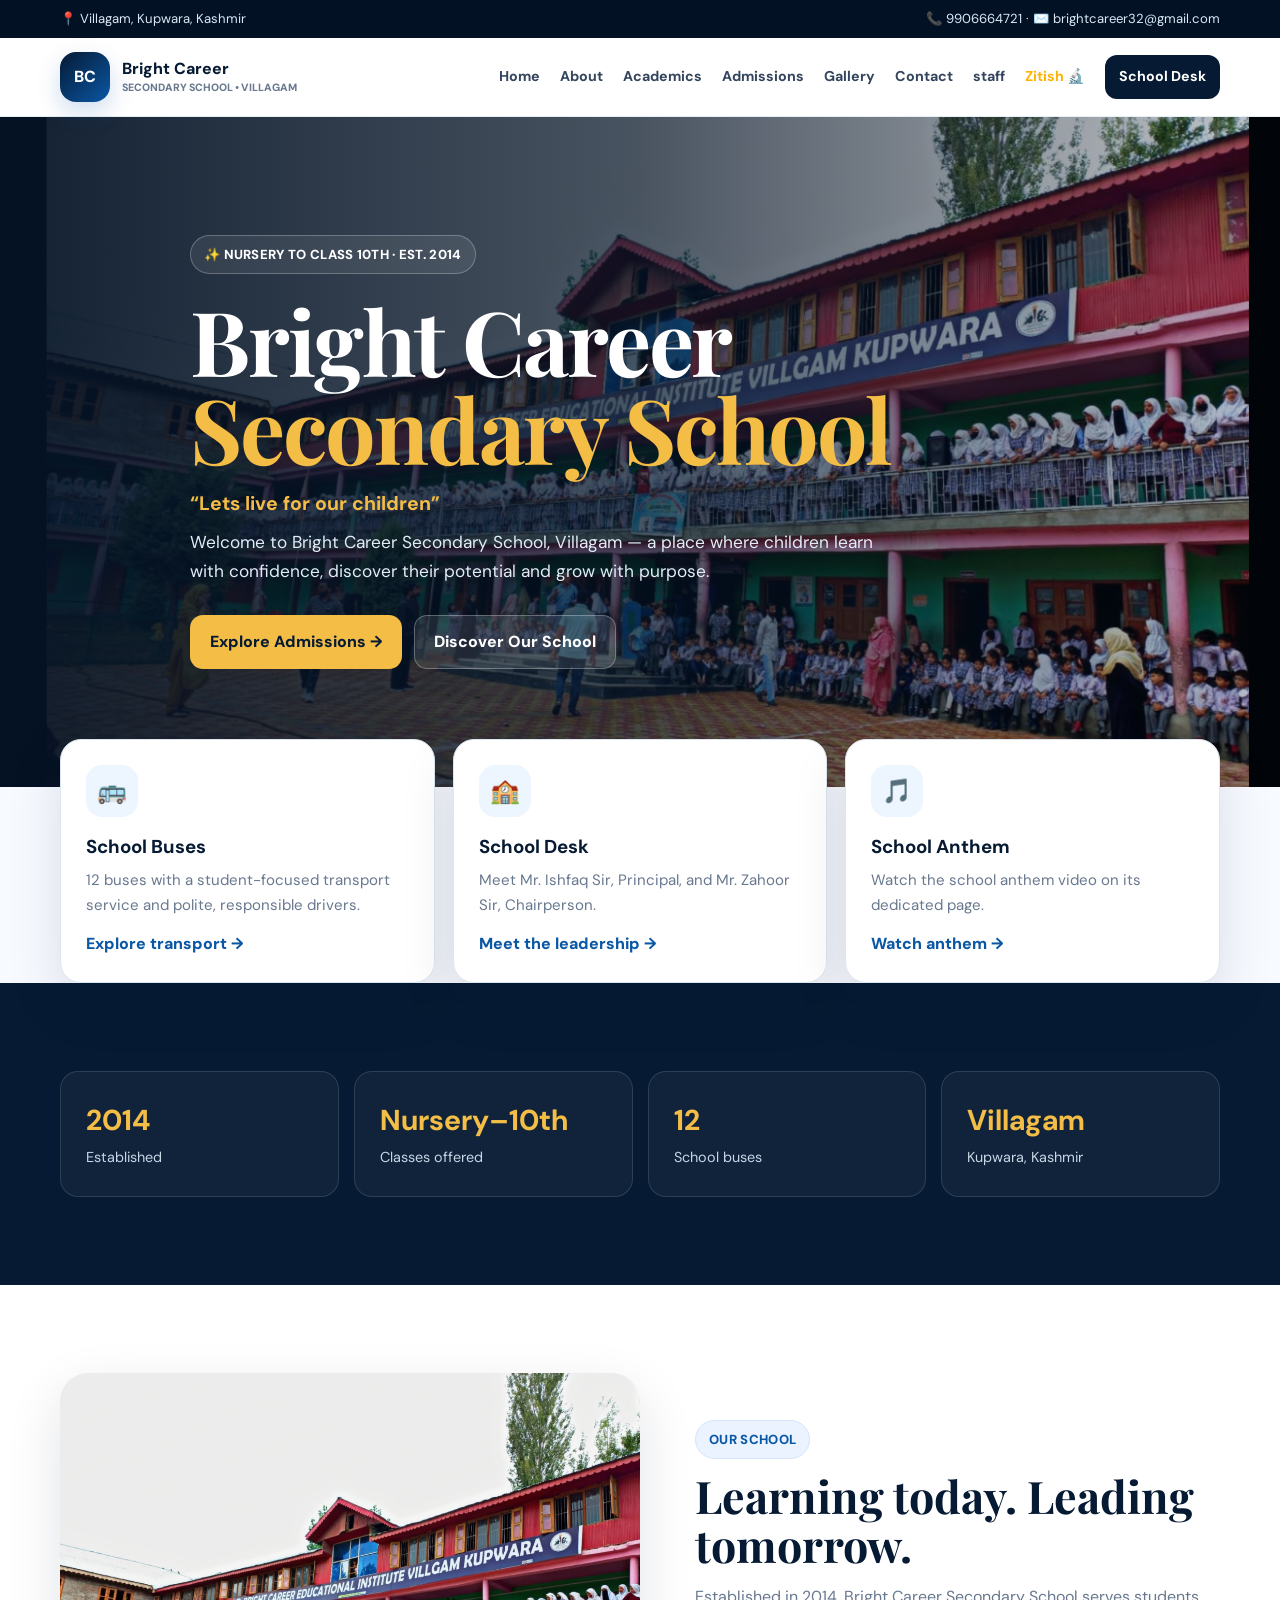
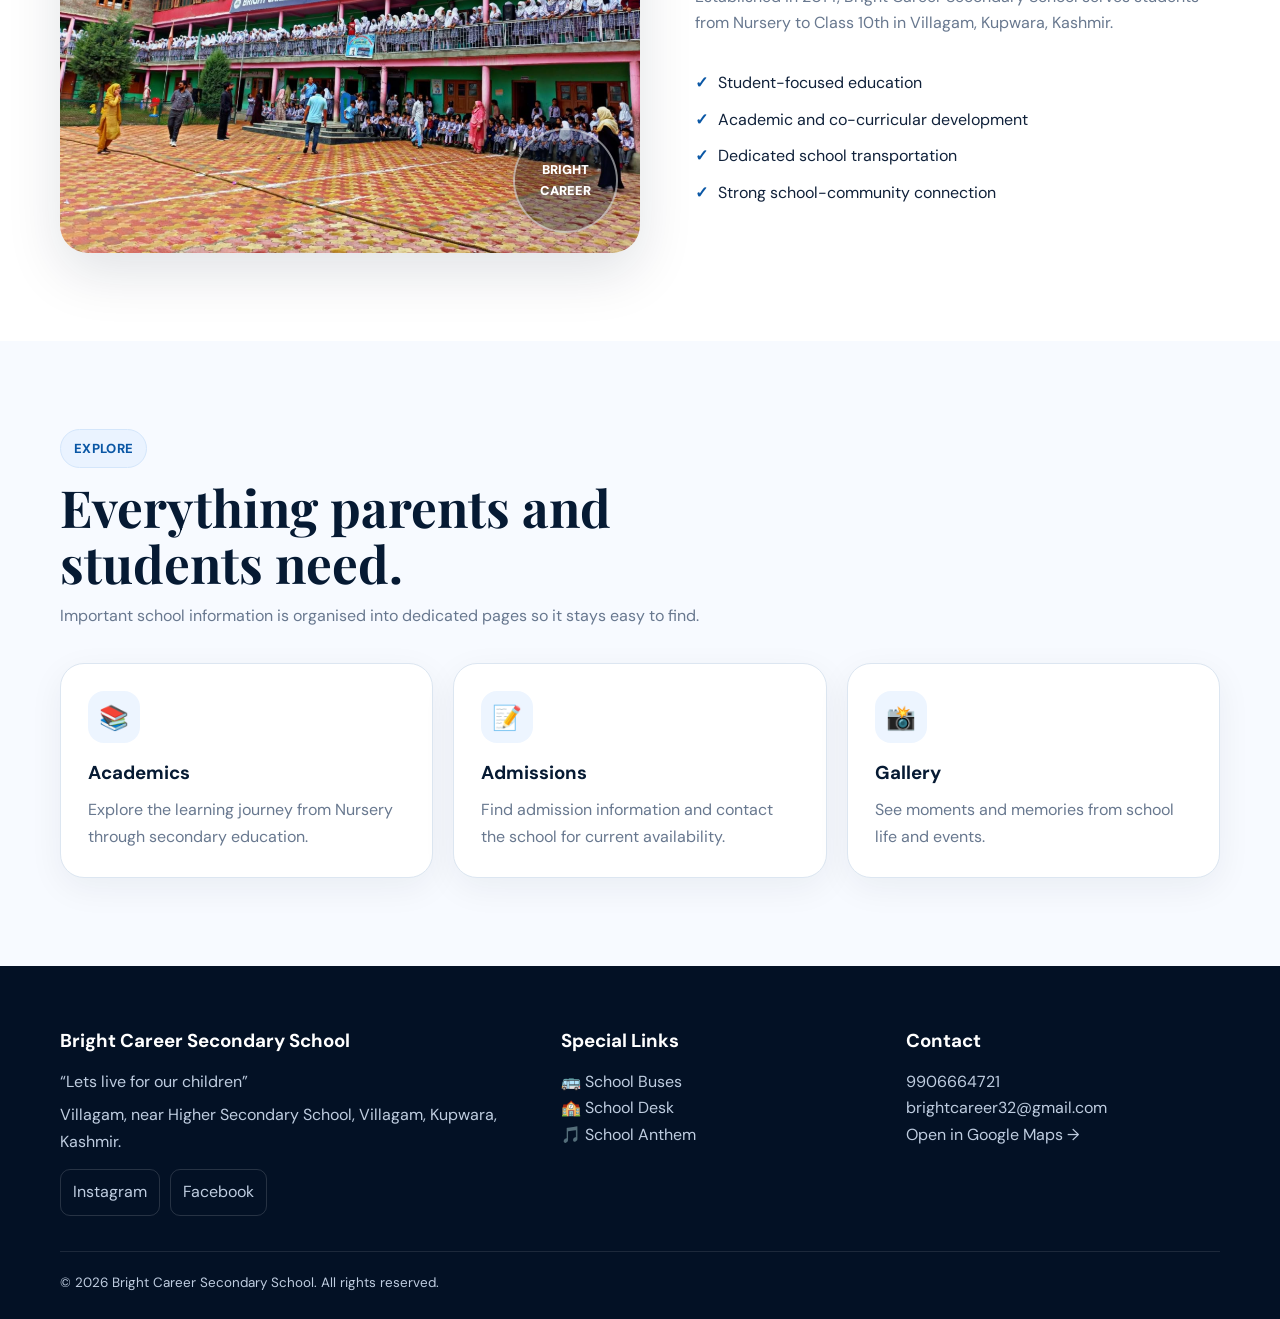
==== index.html @ a788f325 "Update index.html" ====
<!doctype html><html lang="en"><head><meta charset="utf-8"><meta name="viewport" content="width=device-width,initial-scale=1"><title>Home | Bright Career Secondary School</title><meta name="description" content="Bright Career Secondary School, Villagam, Kupwara, Kashmir — Nursery to Class 10th. Lets live for our children."><link rel="stylesheet" href="style.css"></head><body>
<div class="topbar"><div class="container"><span>📍 Villagam, Kupwara, Kashmir</span><span>📞 9906664721 · ✉️ brightcareer32@gmail.com</span></div></div>
<nav class="navbar"><div class="container nav-inner">
<a class="brand" href="index.html"><div class="logo">BC</div><div class="brand-title">Bright Career<small>SECONDARY SCHOOL • VILLAGAM</small></div></a>
<button class="menu" aria-label="Open navigation">☰</button>
<div class="nav-links"><a href="index.html">Home</a><a href="about.html">About</a><a href="academics.html">Academics</a><a href="admissions.html">Admissions</a><a href="gallery.html">Gallery</a><a href="contact.html">Contact</a><a href="staff.html">staff</a><a href="zitish.html" style="color: #ffb300; font-weight: bold;">Zitish 🔬</a><a class="nav-cta" href="school-desk.html">School Desk</a></div>
</div></nav>
<header class="hero"><div class="container hero-content fade"><div class="eyebrow">✨ NURSERY TO CLASS 10TH · EST. 2014</div><h1>Bright Career <span>Secondary School</span></h1><div class="slogan">“Lets live for our children”</div><p>Welcome to Bright Career Secondary School, Villagam — a place where children learn with confidence, discover their potential and grow with purpose.</p><div class="buttons"><a class="btn primary" href="admissions.html">Explore Admissions →</a><a class="btn secondary" href="about.html">Discover Our School</a></div></div></header>
<section class="quick"><div class="container quick-grid"><a class="quick-card" href="buses.html"><div class="icon">🚌</div><h3>School Buses</h3><p>12 buses with a student-focused transport service and polite, responsible drivers.</p><span class="arrow">Explore transport →</span></a><a class="quick-card" href="school-desk.html"><div class="icon">🏫</div><h3>School Desk</h3><p>Meet Mr. Ishfaq Sir, Principal, and Mr. Zahoor Sir, Chairperson.</p><span class="arrow">Meet the leadership →</span></a><a class="quick-card" href="anthem.html"><div class="icon">🎵</div><h3>School Anthem</h3><p>Watch the school anthem video on its dedicated page.</p><span class="arrow">Watch anthem →</span></a></div></section>
<section class="stats"><div class="container section"><div class="stats-grid"><div class="stat"><strong>2014</strong><span>Established</span></div><div class="stat"><strong>Nursery–10th</strong><span>Classes offered</span></div><div class="stat"><strong>12</strong><span>School buses</span></div><div class="stat"><strong>Villagam</strong><span>Kupwara, Kashmir</span></div></div></div></section>
<section class="section alt"><div class="container split"><div class="photo"><img src="assets/school-campus.png" alt="Bright Career Secondary School campus"><div class="watermark">BRIGHT<br>CAREER</div></div><div class="text"><div class="heading"><span class="eyebrow">OUR SCHOOL</span><h2>Learning today. Leading tomorrow.</h2><p>Established in 2014, Bright Career Secondary School serves students from Nursery to Class 10th in Villagam, Kupwara, Kashmir.</p></div><ul class="checks"><li>Student-focused education</li><li>Academic and co-curricular development</li><li>Dedicated school transportation</li><li>Strong school-community connection</li></ul><div class="quote"></div></div></div></section>
<section class="section"><div class="container"><div class="heading"><span class="eyebrow">EXPLORE</span><h2>Everything parents and students need.</h2><p>Important school information is organised into dedicated pages so it stays easy to find.</p></div><div class="grid3"><a class="card" href="academics.html"><div class="icon">📚</div><h3>Academics</h3><p>Explore the learning journey from Nursery through secondary education.</p></a><a class="card" href="admissions.html"><div class="icon">📝</div><h3>Admissions</h3><p>Find admission information and contact the school for current availability.</p></a><a class="card" href="gallery.html"><div class="icon">📸</div><h3>Gallery</h3><p>See moments and memories from school life and events.</p></a></div></div></section>
<footer><div class="container"><div class="footer-grid">
<div><h3>Bright Career Secondary School</h3><p>“Lets live for our children”</p><p style="margin-top:7px">Villagam, near Higher Secondary School, Villagam, Kupwara, Kashmir.</p><div class="socials"><a href="#" aria-label="Instagram">Instagram</a><a href="#" aria-label="Facebook">Facebook</a></div></div>
<div><h3>Special Links</h3><p><a href="buses.html">🚌 School Buses</a></p><p><a href="school-desk.html">🏫 School Desk</a></p><p><a href="anthem.html">🎵 School Anthem</a></p></div>
<div><h3>Contact</h3><p><a href="tel:9906664721">9906664721</a></p><p><a href="mailto:brightcareer32@gmail.com">brightcareer32@gmail.com</a></p><p><a target="_blank" href="https://www.google.com/maps/search/?api=1&query=Bright+Career+Secondary+School+Villagam+Kupwara">Open in Google Maps →</a></p></div>
</div><div class="copyright">© <span class="year"></span> Bright Career Secondary School. All rights reserved.</div></div></footer>
<script src="script.js"></script></body></html>
---- style.css ----
@import url('https://fonts.googleapis.com/css2?family=DM+Sans:wght@400;500;600;700;800&family=Playfair+Display:wght@600;700;800&display=swap');
:root{--navy:#061a33;--blue:#0a57a5;--gold:#f4bd45;--ink:#10213a;--muted:#68788f;--line:#dce6f1;--bg:#f7faff;--white:#fff;--shadow:0 20px 55px rgba(6,26,51,.12)}
*{box-sizing:border-box;margin:0;padding:0}html{scroll-behavior:smooth}body{font-family:"DM Sans",Arial,sans-serif;color:var(--ink);background:var(--bg);line-height:1.65}a{text-decoration:none;color:inherit}img{max-width:100%;display:block}
.container{width:min(1160px,92%);margin:auto}
.topbar{background:#031125;color:#dbe8f7;font-size:.82rem}.topbar .container{min-height:38px;display:flex;justify-content:space-between;align-items:center;gap:15px}
.navbar{position:sticky;top:0;z-index:1000;background:rgba(255,255,255,.95);backdrop-filter:blur(15px);border-bottom:1px solid rgba(10,87,165,.1)}
.nav-inner{min-height:78px;display:flex;align-items:center;justify-content:space-between;gap:20px}.brand{display:flex;align-items:center;gap:12px}.logo{width:50px;height:50px;border-radius:16px;background:linear-gradient(135deg,var(--navy),var(--blue));display:grid;place-items:center;color:#fff;font-weight:800;box-shadow:0 10px 25px rgba(10,87,165,.2)}.brand-title{font-weight:800;color:var(--navy);line-height:1.05}.brand-title small{display:block;color:var(--muted);font-size:.66rem;margin-top:5px}
.nav-links{display:flex;align-items:center;gap:20px;font-size:.89rem;font-weight:700;color:#33445c}.nav-links a:hover{color:var(--blue)}.nav-links .nav-cta{background:var(--navy);color:#fff;padding:10px 14px;border-radius:12px}.menu{display:none;border:0;background:none;font-size:1.6rem;color:var(--navy)}
.hero{min-height:670px;display:flex;align-items:center;position:relative;background:linear-gradient(90deg,rgba(4,19,38,.94),rgba(4,19,38,.7),rgba(4,19,38,.2)),url("assets/school-campus.png") center/cover}
.hero-content{color:#fff;padding:100px 0;max-width:900px}.eyebrow{display:inline-flex;padding:8px 13px;border:1px solid rgba(255,255,255,.25);background:rgba(255,255,255,.08);border-radius:999px;font-size:.82rem;font-weight:800;letter-spacing:.3px}.hero h1{font-family:"Playfair Display",serif;font-size:clamp(3rem,7vw,6.2rem);line-height:.98;margin:22px 0 16px;letter-spacing:-2px}.hero h1 span{color:var(--gold)}.slogan{font-size:1.22rem;font-weight:700;color:var(--gold);margin-bottom:8px}.hero p{font-size:1.08rem;color:#e2ecf7;max-width:700px}
.buttons{display:flex;gap:12px;flex-wrap:wrap;margin-top:30px}.btn{display:inline-flex;align-items:center;justify-content:center;padding:13px 19px;border-radius:13px;font-weight:800;transition:.2s;border:1px solid transparent}.btn:hover{transform:translateY(-2px)}.primary{background:var(--gold);color:var(--navy)}.secondary{background:rgba(255,255,255,.1);border-color:rgba(255,255,255,.28);color:#fff}
.section{padding:88px 0}.alt{background:#fff}.heading{max-width:730px;margin-bottom:34px}.heading .eyebrow{color:var(--blue);background:#eaf3ff;border-color:#d4e6fb}.heading h2{font-family:"Playfair Display",serif;color:var(--navy);font-size:clamp(2.1rem,4vw,3.4rem);line-height:1.08;margin:12px 0}.heading p{color:var(--muted)}
.quick{margin-top:-48px;position:relative;z-index:5}.quick-grid{display:grid;grid-template-columns:repeat(3,1fr);gap:18px}.quick-card{background:#fff;border:1px solid var(--line);border-radius:21px;padding:25px;box-shadow:var(--shadow);transition:.2s}.quick-card:hover{transform:translateY(-6px)}.icon{width:52px;height:52px;border-radius:16px;background:#edf5ff;display:grid;place-items:center;font-size:1.5rem;margin-bottom:15px}.quick-card h3{color:var(--navy);margin-bottom:5px}.quick-card p{color:var(--muted);font-size:.94rem}.arrow{display:inline-block;margin-top:13px;color:var(--blue);font-weight:800}
.stats{background:var(--navy);color:#fff}.stats-grid{display:grid;grid-template-columns:repeat(4,1fr);gap:15px}.stat{padding:25px;border:1px solid rgba(255,255,255,.12);border-radius:18px;background:rgba(255,255,255,.045)}.stat strong{display:block;color:var(--gold);font-size:1.8rem}.stat span{color:#c8d6e6;font-size:.9rem}
.split{display:grid;grid-template-columns:1.05fr .95fr;gap:55px;align-items:center}.photo{border-radius:28px;overflow:hidden;box-shadow:var(--shadow);position:relative}.photo img{width:100%;height:480px;object-fit:cover}.watermark{position:absolute;right:22px;bottom:20px;width:105px;height:105px;border-radius:50%;border:2px solid rgba(255,255,255,.5);display:grid;place-items:center;color:#fff;background:rgba(4,19,38,.3);font-weight:900;font-size:.8rem;text-align:center}.text h2{font-family:"Playfair Display",serif;font-size:2.8rem;line-height:1.1;color:var(--navy)}.text p{color:var(--muted);margin-top:14px}.checks{list-style:none;margin-top:20px;display:grid;gap:10px}.checks li:before{content:"✓";color:var(--blue);font-weight:900;margin-right:10px}
.pagehero{min-height:390px;padding:120px 0 80px;display:flex;align-items:end;color:#fff;background:linear-gradient(90deg,rgba(4,19,38,.93),rgba(4,19,38,.65),rgba(4,19,38,.25)),url("assets/school-campus.png") center/cover}.pagehero h1{font-family:"Playfair Display",serif;font-size:clamp(2.8rem,6vw,5rem);line-height:1.05}.pagehero p{margin-top:12px;color:#dce9f7;max-width:720px}
.grid3{display:grid;grid-template-columns:repeat(3,1fr);gap:20px}.grid2{display:grid;grid-template-columns:repeat(2,1fr);gap:20px}.card{background:#fff;border:1px solid var(--line);border-radius:24px;padding:27px;box-shadow:0 10px 35px rgba(6,26,51,.06)}.card h3{color:var(--navy);margin-bottom:8px}.card p{color:var(--muted)}
.profile{text-align:center}.profile .avatar{width:112px;height:112px;margin:0 auto 18px;border-radius:50%;background:linear-gradient(135deg,var(--navy),var(--blue));color:#fff;display:grid;place-items:center;font-size:2rem;font-weight:800}.profile h3{font-size:1.3rem}.role{color:var(--blue);font-weight:800}
.video-box{background:#020a15;border-radius:28px;padding:10px;box-shadow:var(--shadow)}.video-box video{display:block;width:100%;max-height:700px;border-radius:20px}.notice{background:#fff8e7;border-left:4px solid var(--gold);padding:18px 20px;border-radius:12px;color:#5e4a1f}
.gallery{display:grid;grid-template-columns:repeat(3,1fr);gap:16px}.gallery img{width:100%;height:250px;object-fit:cover;border-radius:18px}.contact-list{display:grid;gap:14px}.contact-item{padding:19px;border:1px solid var(--line);border-radius:17px;background:#fff}.contact-item strong{display:block;color:var(--navy)}.contact-item span{color:var(--muted)}.map{width:100%;min-height:330px;border:0;border-radius:22px;box-shadow:var(--shadow)}
footer{background:#031125;color:#bfcde0;padding:60px 0 25px}.footer-grid{display:grid;grid-template-columns:1.5fr 1fr 1fr;gap:30px}footer h3{color:#fff;margin-bottom:12px}footer p,footer a{color:#bfcde0}footer a:hover{color:var(--gold)}.socials{display:flex;gap:10px;margin-top:14px}.socials a{border:1px solid rgba(255,255,255,.14);padding:9px 12px;border-radius:10px}.copyright{border-top:1px solid rgba(255,255,255,.1);margin-top:35px;padding-top:20px;font-size:.84rem}
.fade{animation:fade .7s ease both}@keyframes fade{from{opacity:0;transform:translateY(14px)}to{opacity:1;transform:none}}
@media(max-width:900px){.nav-links{display:none;position:absolute;top:78px;left:0;right:0;background:#fff;padding:20px;flex-direction:column;align-items:flex-start;border-bottom:1px solid var(--line)}.nav-links.open{display:flex}.menu{display:block}.quick-grid,.stats-grid,.grid3,.grid2,.split,.footer-grid,.gallery{grid-template-columns:1fr}.hero{min-height:650px}.hero-content{padding:80px 0}.photo img{height:340px}.section{padding:65px 0}.topbar .container{justify-content:center;flex-wrap:wrap;padding:7px 0}}
/* Bus Routes */
.routes-section {
    margin-top: 30px;
}

.routes-section h2 {
    margin-bottom: 20px;
}

.route-card {
    background: white;
    padding: 20px;
    margin-bottom: 15px;
    border-radius: 12px;
    border-left: 5px solid #f5b82e;
    box-shadow: 0 4px 12px rgba(0, 0, 0, 0.08);
}

.route-card h3 {
    margin: 0 0 8px;
}

.route-card p {
    margin: 0;
}
/* =========================
   STAFF PAGE
   Add this at the bottom of style.css
   ========================= */

.staff-page {
    padding: 70px 0 80px;
}

.staff-heading {
    max-width: 850px;
    margin: 0 auto 45px;
    text-align: center;
}

.staff-heading h1 {
    margin: 12px 0 16px;
    font-size: clamp(2.2rem, 5vw, 4rem);
    line-height: 1.08;
}

.staff-heading p {
    color: #5d7a9c;
    font-size: 1.1rem;
    line-height: 1.7;
}

.staff-grid {
    display: grid;
    grid-template-columns: repeat(3, minmax(0, 1fr));
    gap: 28px;
}

.staff-card {
    background: #ffffff;
    border: 1px solid #d9e5f2;
    border-radius: 22px;
    padding: 34px 28px 30px;
    text-align: center;
    min-height: 340px;
    box-shadow: 0 10px 30px rgba(14, 56, 96, 0.08);
    transition: transform 0.25s ease, box-shadow 0.25s ease;
}

.staff-card:hover {
    transform: translateY(-6px);
    box-shadow: 0 16px 36px rgba(14, 56, 96, 0.14);
}

.staff-initial {
    width: 140px;
    height: 140px;
    margin: 0 auto 25px;
    border-radius: 50%;
    display: flex;
    align-items: center;
    justify-content: center;
    background: linear-gradient(145deg, #0a315c, #07599e);
    color: #ffffff;
    font-size: 42px;
    font-weight: 700;
}

.staff-card h2 {
    margin: 0 0 8px;
    color: #06274b;
    font-size: 1.45rem;
}

.staff-card h3 {
    margin: 0 0 17px;
    color: #0867bb;
    font-size: 1.05rem;
}

.staff-card p {
    margin: 0;
    color: #6683a3;
    line-height: 1.65;
    font-size: 0.98rem;
}

.staff-coming {
    margin: 45px auto 0;
    padding: 28px;
    max-width: 850px;
    text-align: center;
    background: #fff8e8;
    border-left: 5px solid #f4b62d;
    border-radius: 16px;
}

.staff-coming h2 {
    margin: 0 0 8px;
    color: #06274b;
}

.staff-coming p {
    margin: 0;
    color: #6683a3;
    line-height: 1.6;
}

@media (max-width: 900px) {
    .staff-grid {
        grid-template-columns: repeat(2, minmax(0, 1fr));
    }
}

@media (max-width: 600px) {
    .staff-page {
        padding: 45px 0 60px;
    }

    .staff-grid {
        grid-template-columns: 1fr;
    }

    .staff-card {
        min-height: auto;
    }
}
/* ==========================================================================
   ZITISH SUB-PAGE ADDITIONAL STYLES (Matches index.html template theme)
   ========================================================================== */

/* Page Container Restraints */
.page-container {
    max-width: 1100px;
    margin: 40px auto;
    padding: 0 20px;
}

/* Page Hero Header Elements */
.page-title-section {
    background: linear-gradient(rgba(15, 32, 67, 0.85), rgba(15, 32, 67, 0.95)), url('assets/school-campus.png') no-repeat center center/cover;
    color: #ffffff;
    text-align: center;
    padding: 60px 20px;
    border-bottom: 4px solid #1565c0;
}

.page-title-container .sub-tag {
    font-size: 0.85rem;
    font-weight: bold;
    color: #ffb300;
    letter-spacing: 1px;
}

.page-title-section h2 {
    font-size: 3rem;
    margin: 10px 0;
    letter-spacing: 2px;
}

.page-title-container .motto {
    font-style: italic;
    opacity: 0.8;
    font-size: 0.95rem;
}

/* Intro Text Style Block */
.intro-block {
    text-align: center;
    margin-bottom: 50px;
}

.intro-block h3 {
    font-size: 1.8rem;
    color: #0f2043;
    margin-bottom: 15px;
    position: relative;
    display: inline-block;
}

.intro-block h3::after {
    content: '';
    display: block;
    width: 60px;
    height: 3px;
    background-color: #1565c0;
    margin: 8px auto 0 auto;
}

.intro-block p {
    font-size: 1.1rem;
    color: #444444;
    line-height: 1.7;
    max-width: 800px;
    margin: 0 auto;
}

/* Multi-column Layout matching your index grids */
.features-grid {
    display: grid;
    grid-template-columns: repeat(auto-fit, minmax(280px, 1fr));
    gap: 25px;
    margin-bottom: 60px;
}

.feature-card {
    background: #ffffff;
    border: 1px solid #e0e0e0;
    border-radius: 8px;
    padding: 30px 20px;
    text-align: center;
    transition: transform 0.2s ease, box-shadow 0.2s ease;
}

.feature-card:hover {
    transform: translateY(-3px);
    box-shadow: 0 6px 15px rgba(0, 0, 0, 0.08);
}

.feature-card .card-icon {
    font-size: 2.5rem;
    display: block;
    margin-bottom: 15px;
}

.feature-card h4 {
    font-size: 1.3rem;
    color: #0f2043;
    margin-bottom: 10px;
}

.feature-card p {
    font-size: 0.95rem;
    color: #666666;
    line-height: 1.5;
}

/* Mobile Responsiveness for Smaller Screen Views */
@media (max-width: 768px) {
    .page-title-section h2 {
        font-size: 2.2rem;
    }
    .intro-block h3 {
        font-size: 1.5rem;
    }
}
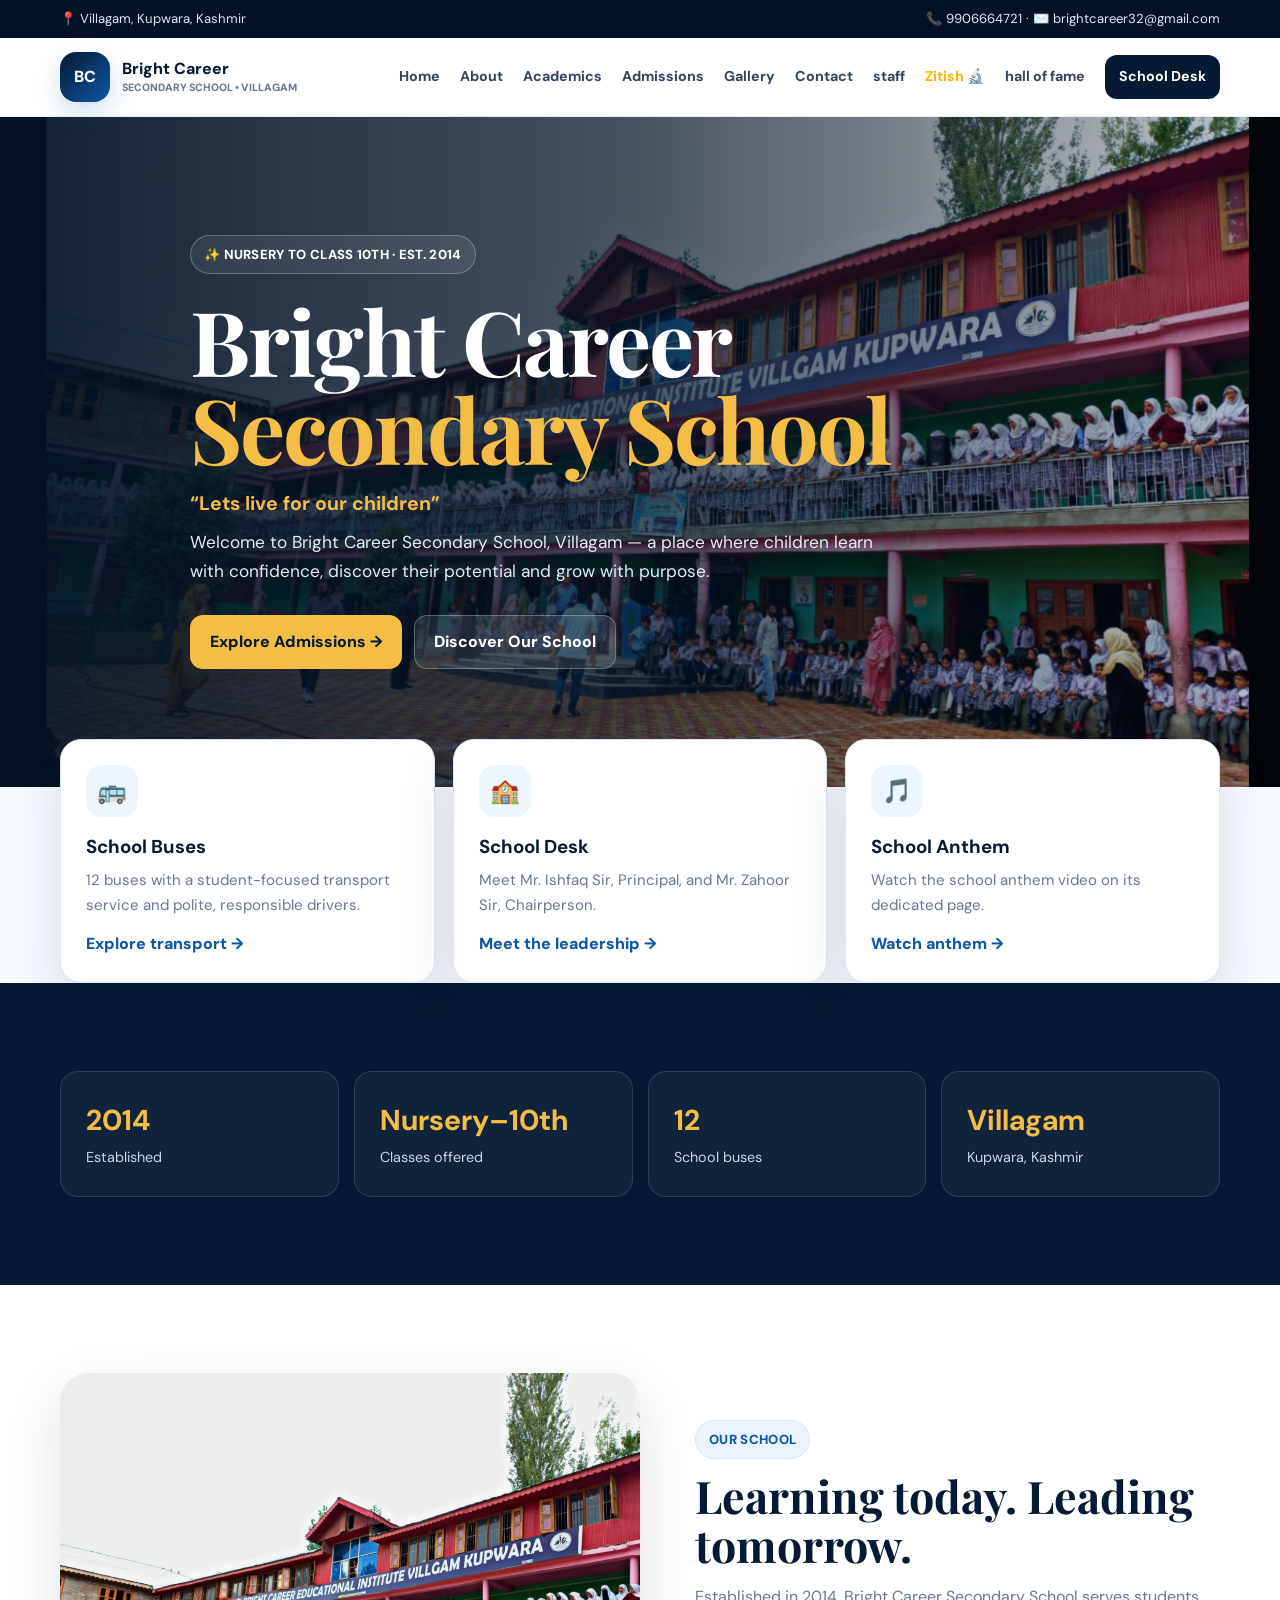
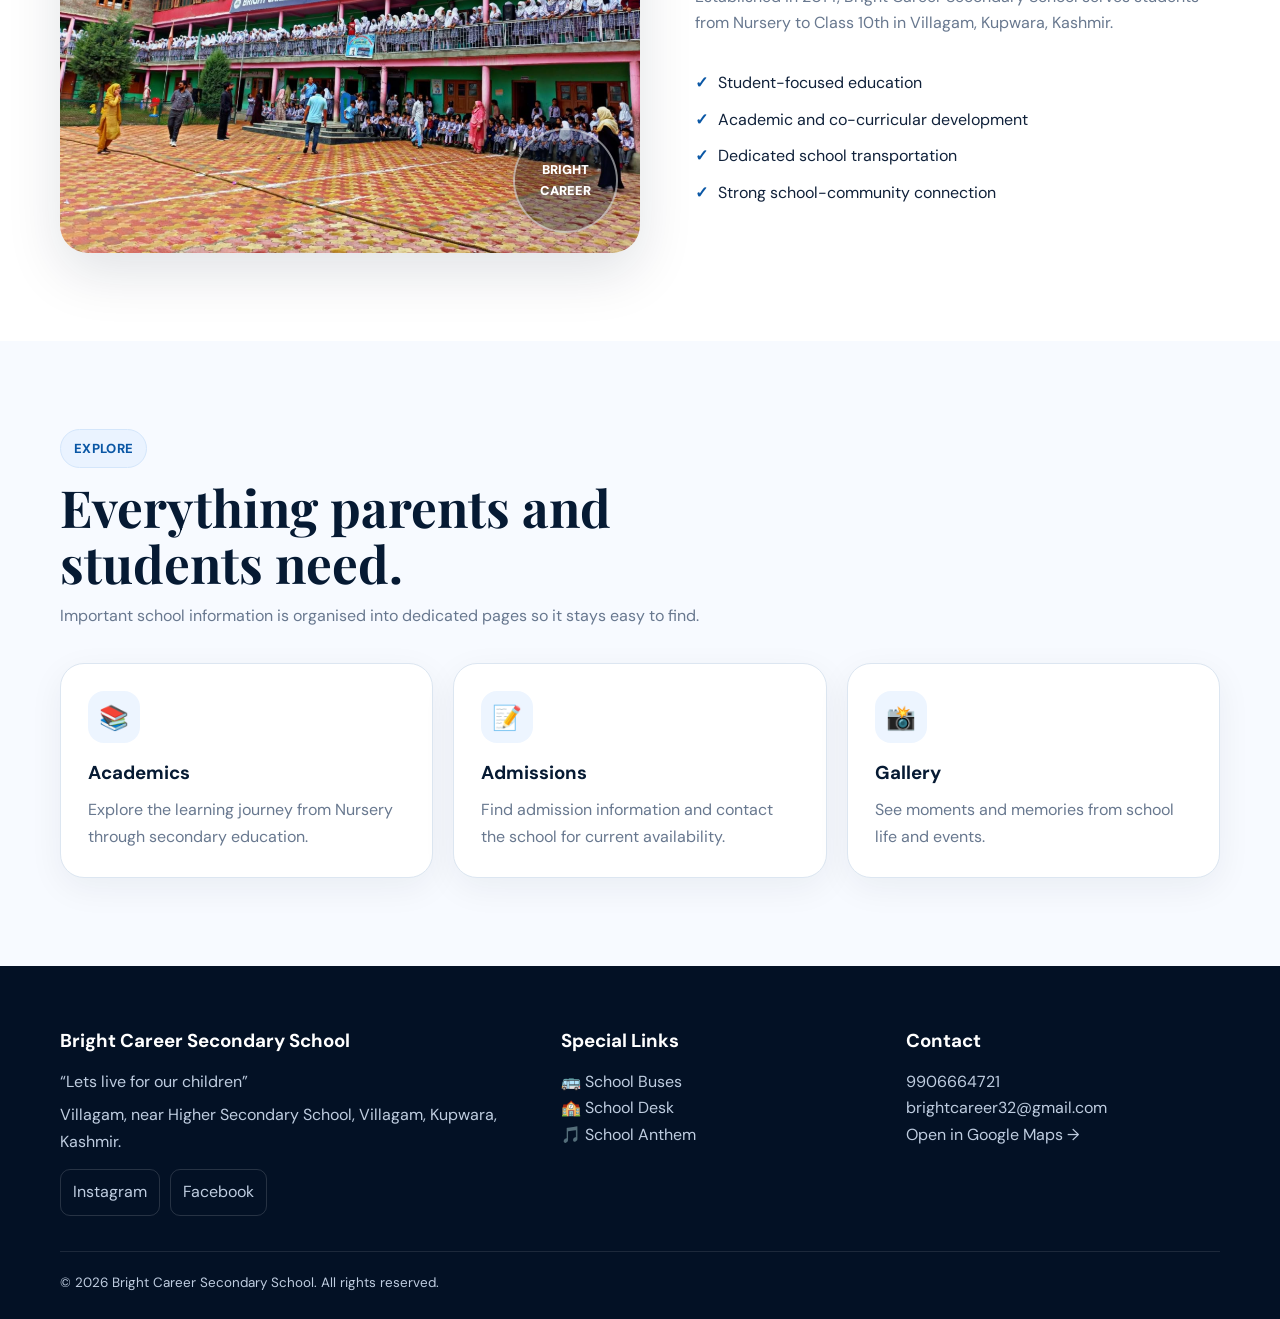
==== commit 69512ac2: "Update index.html" ====
--- a/index.html
+++ b/index.html
@@ -3,7 +3,7 @@
 <nav class="navbar"><div class="container nav-inner">
 <a class="brand" href="index.html"><div class="logo">BC</div><div class="brand-title">Bright Career<small>SECONDARY SCHOOL • VILLAGAM</small></div></a>
 <button class="menu" aria-label="Open navigation">☰</button>
-<div class="nav-links"><a href="index.html">Home</a><a href="about.html">About</a><a href="academics.html">Academics</a><a href="admissions.html">Admissions</a><a href="gallery.html">Gallery</a><a href="contact.html">Contact</a><a href="staff.html">staff</a><a href="zitish.html" style="color: #ffb300; font-weight: bold;">Zitish 🔬</a><a class="nav-cta" href="school-desk.html">School Desk</a></div>
+<div class="nav-links"><a href="index.html">Home</a><a href="about.html">About</a><a href="academics.html">Academics</a><a href="admissions.html">Admissions</a><a href="gallery.html">Gallery</a><a href="contact.html">Contact</a><a href="staff.html">staff</a><a href="zitish.html" style="color: #ffb300; font-weight: bold;">Zitish 🔬</a><a href= "hall of fame.html.html">hall of fame</a><a class="nav-cta" href="school-desk.html">School Desk</a></div>
 </div></nav>
 <header class="hero"><div class="container hero-content fade"><div class="eyebrow">✨ NURSERY TO CLASS 10TH · EST. 2014</div><h1>Bright Career <span>Secondary School</span></h1><div class="slogan">“Lets live for our children”</div><p>Welcome to Bright Career Secondary School, Villagam — a place where children learn with confidence, discover their potential and grow with purpose.</p><div class="buttons"><a class="btn primary" href="admissions.html">Explore Admissions →</a><a class="btn secondary" href="about.html">Discover Our School</a></div></div></header>
 <section class="quick"><div class="container quick-grid"><a class="quick-card" href="buses.html"><div class="icon">🚌</div><h3>School Buses</h3><p>12 buses with a student-focused transport service and polite, responsible drivers.</p><span class="arrow">Explore transport →</span></a><a class="quick-card" href="school-desk.html"><div class="icon">🏫</div><h3>School Desk</h3><p>Meet Mr. Ishfaq Sir, Principal, and Mr. Zahoor Sir, Chairperson.</p><span class="arrow">Meet the leadership →</span></a><a class="quick-card" href="anthem.html"><div class="icon">🎵</div><h3>School Anthem</h3><p>Watch the school anthem video on its dedicated page.</p><span class="arrow">Watch anthem →</span></a></div></section>
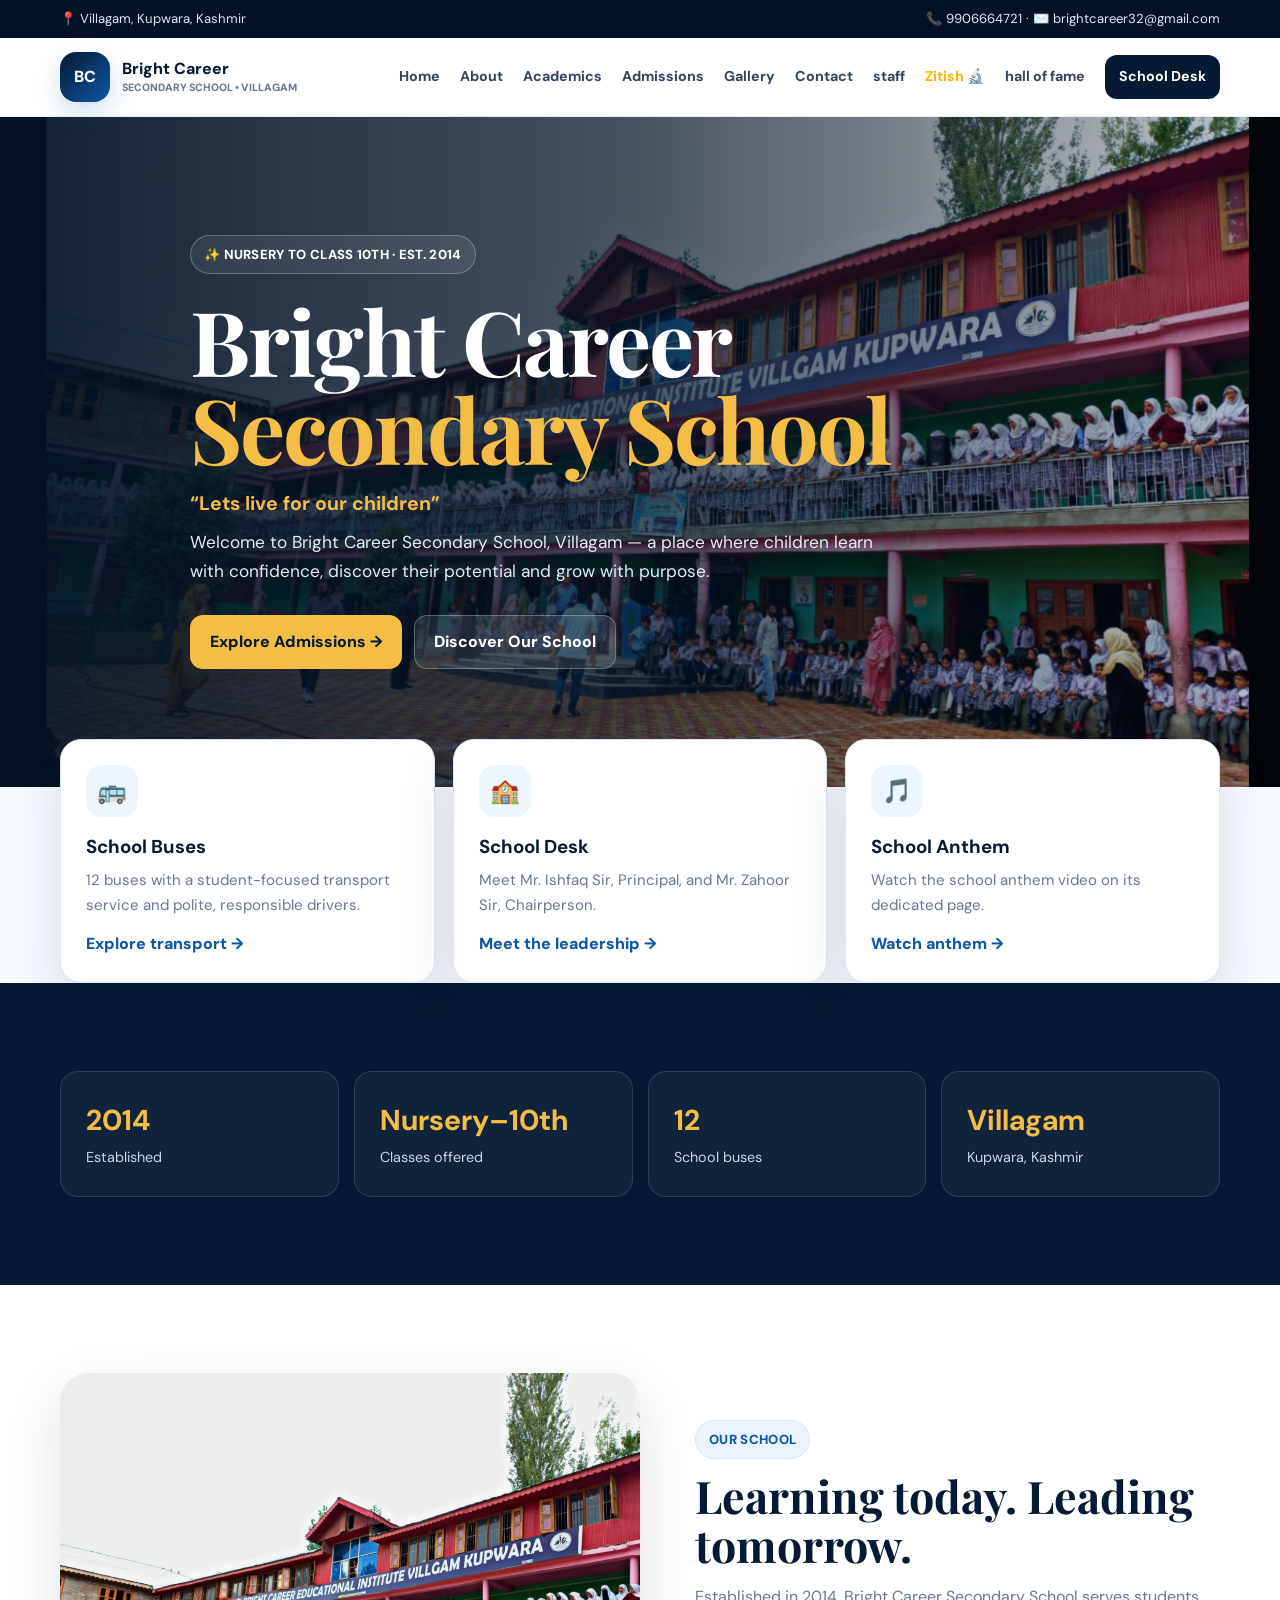
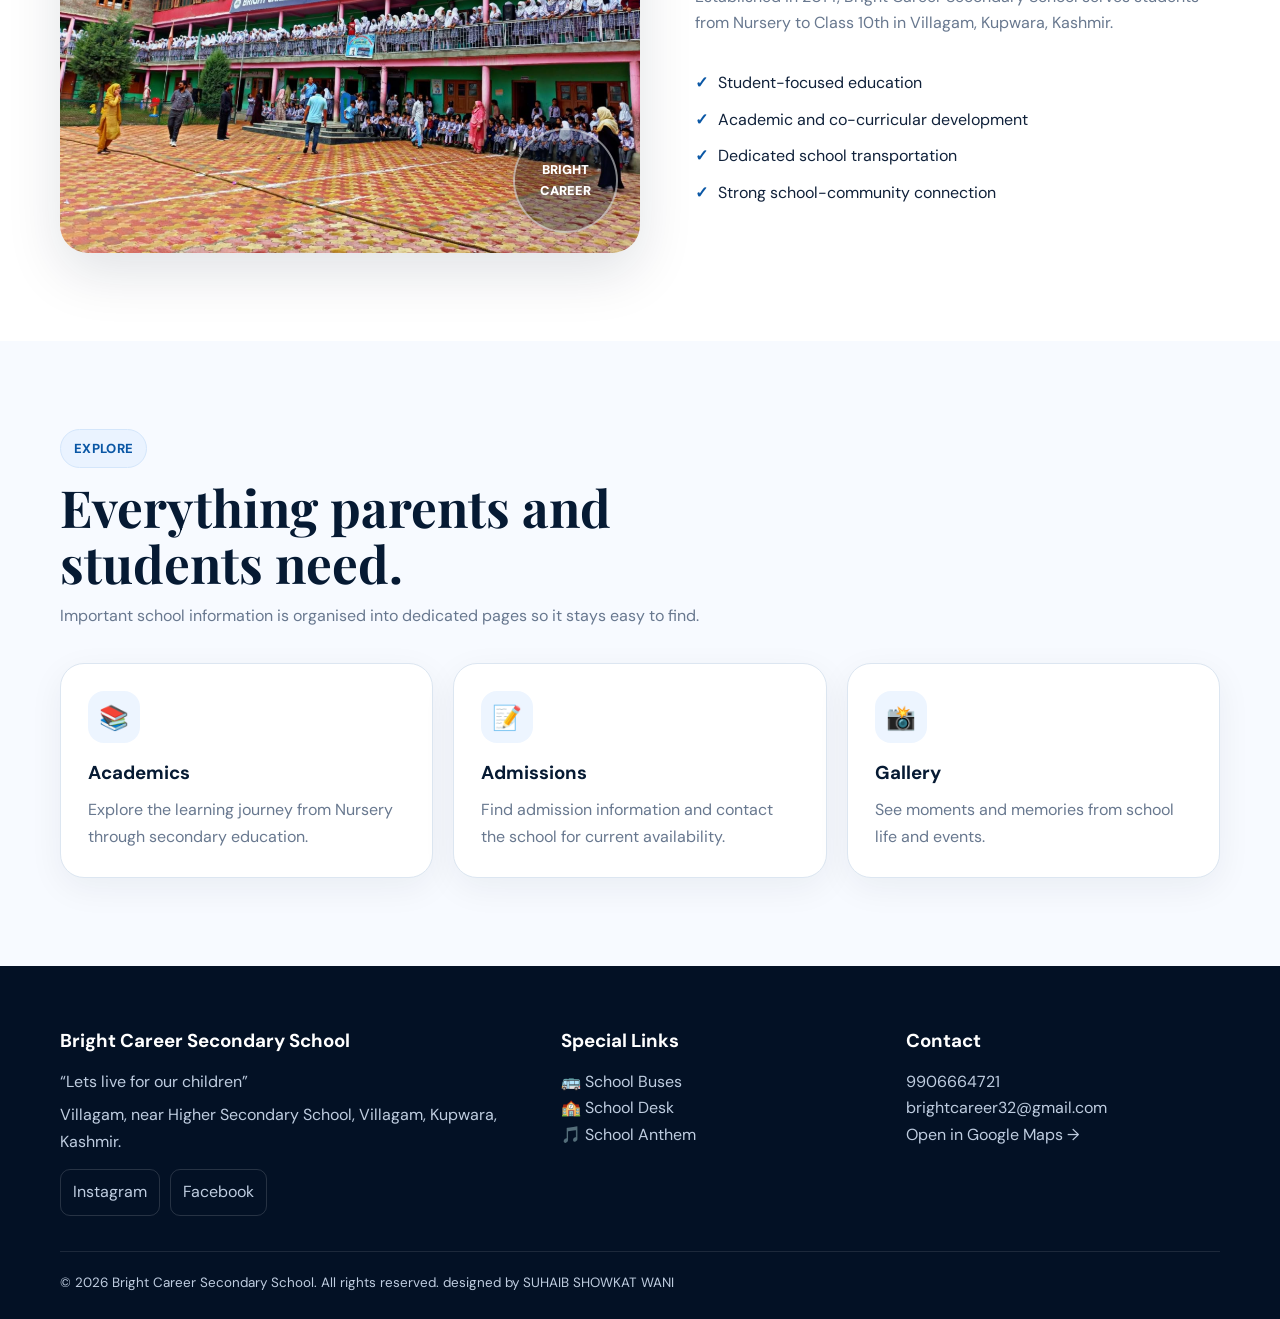
==== commit 2a0e298a: "Update index.html" ====
--- a/index.html
+++ b/index.html
@@ -14,5 +14,5 @@
 <div><h3>Bright Career Secondary School</h3><p>“Lets live for our children”</p><p style="margin-top:7px">Villagam, near Higher Secondary School, Villagam, Kupwara, Kashmir.</p><div class="socials"><a href="#" aria-label="Instagram">Instagram</a><a href="#" aria-label="Facebook">Facebook</a></div></div>
 <div><h3>Special Links</h3><p><a href="buses.html">🚌 School Buses</a></p><p><a href="school-desk.html">🏫 School Desk</a></p><p><a href="anthem.html">🎵 School Anthem</a></p></div>
 <div><h3>Contact</h3><p><a href="tel:9906664721">9906664721</a></p><p><a href="mailto:brightcareer32@gmail.com">brightcareer32@gmail.com</a></p><p><a target="_blank" href="https://www.google.com/maps/search/?api=1&query=Bright+Career+Secondary+School+Villagam+Kupwara">Open in Google Maps →</a></p></div>
-</div><div class="copyright">© <span class="year"></span> Bright Career Secondary School. All rights reserved.</div></div></footer>
+</div><div class="copyright">© <span class="year"></span> Bright Career Secondary School. All rights reserved. designed by SUHAIB SHOWKAT WANI </div></div></footer>
 <script src="script.js"></script></body></html>
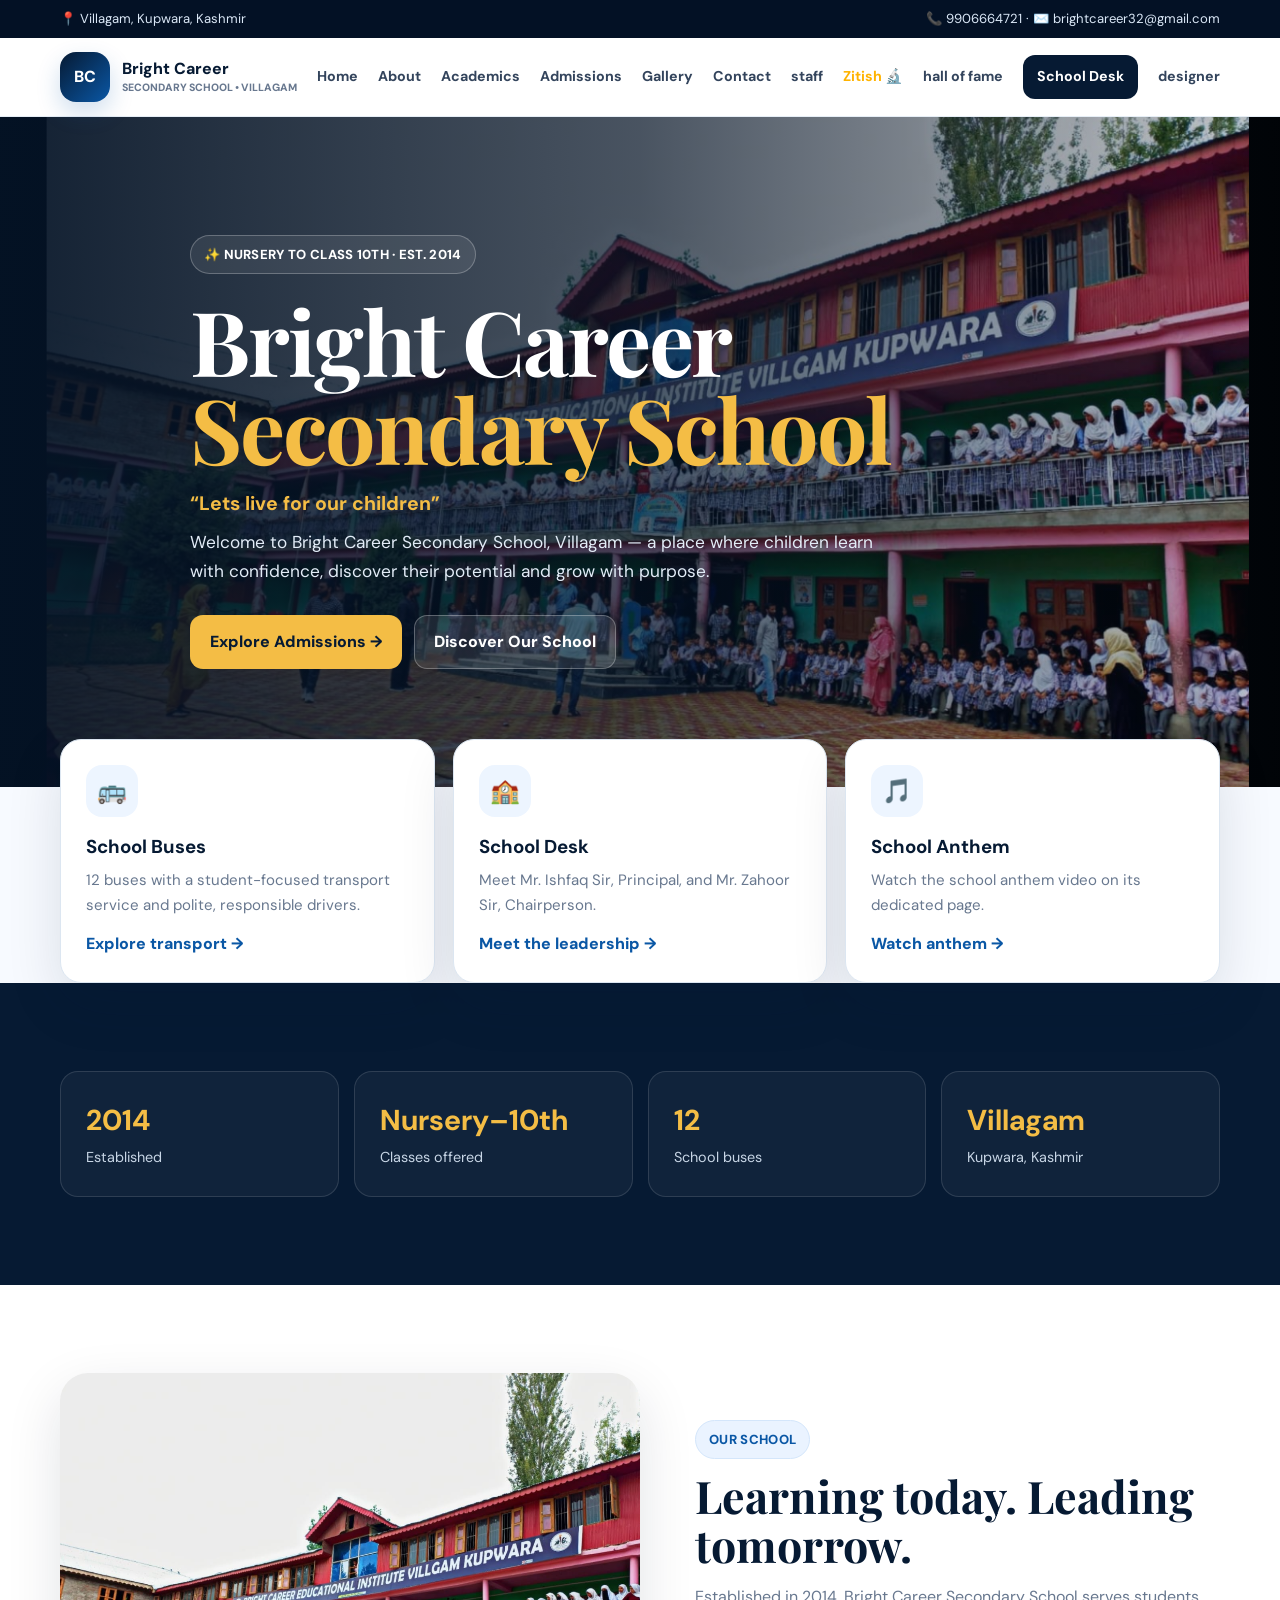
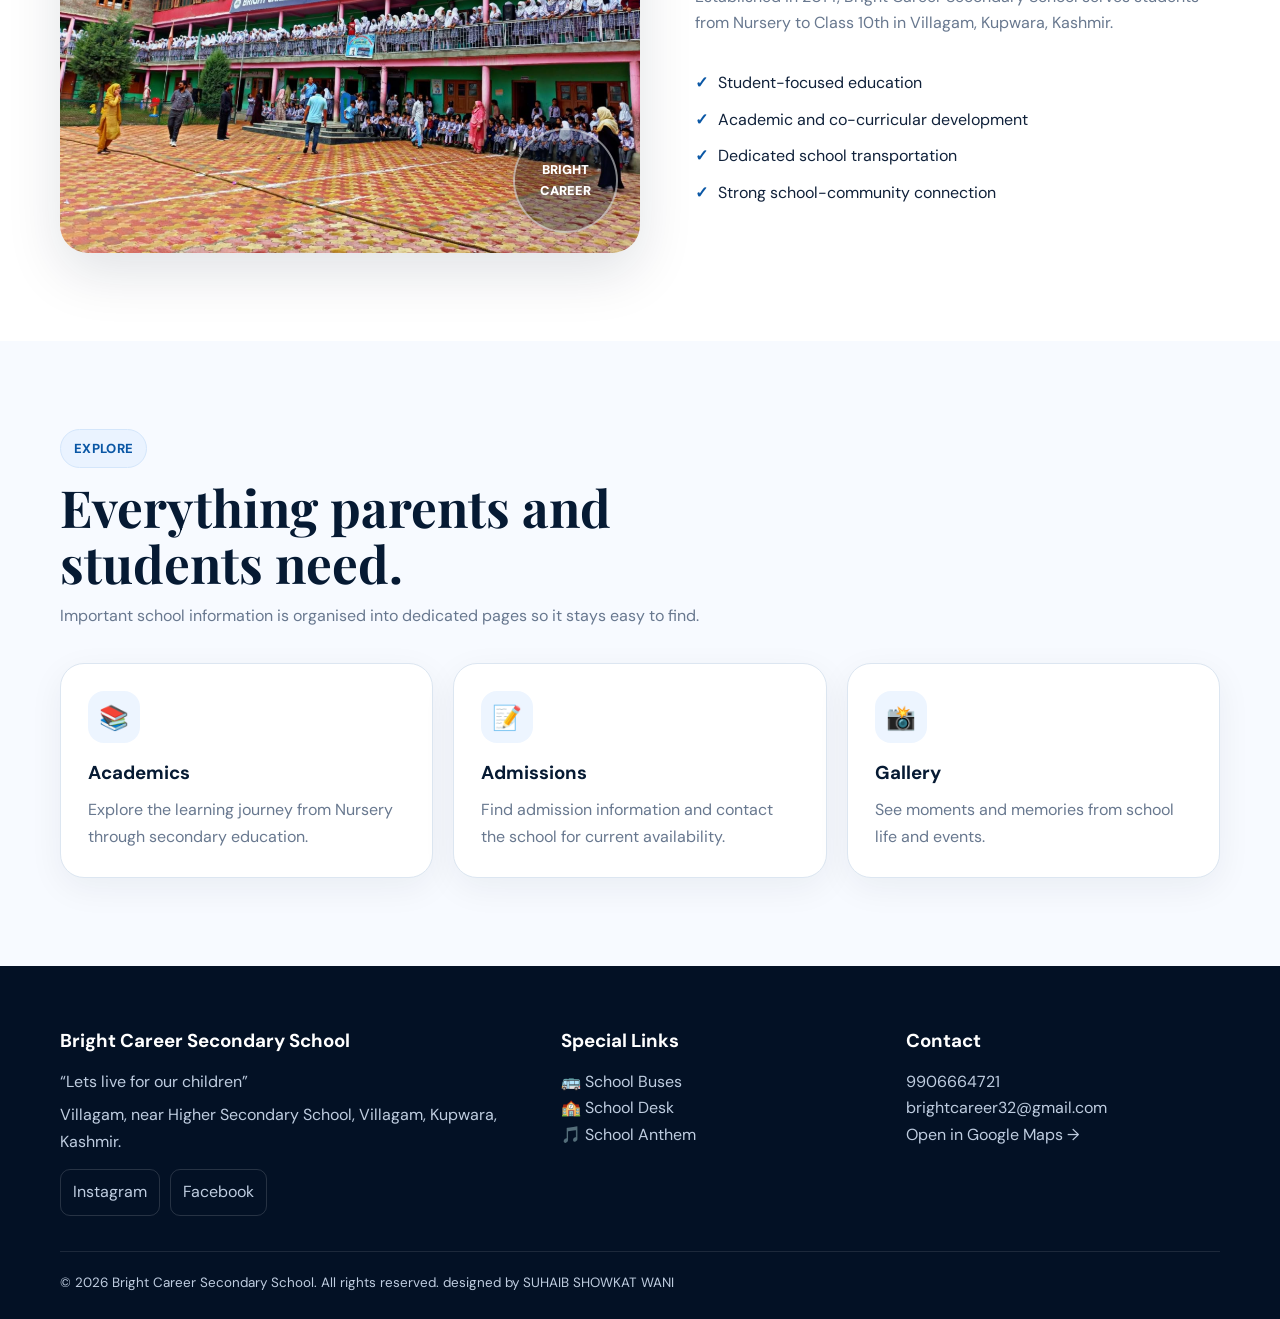
==== commit 01fbefbd: "Update index.html" ====
--- a/index.html
+++ b/index.html
@@ -3,7 +3,7 @@
 <nav class="navbar"><div class="container nav-inner">
 <a class="brand" href="index.html"><div class="logo">BC</div><div class="brand-title">Bright Career<small>SECONDARY SCHOOL • VILLAGAM</small></div></a>
 <button class="menu" aria-label="Open navigation">☰</button>
-<div class="nav-links"><a href="index.html">Home</a><a href="about.html">About</a><a href="academics.html">Academics</a><a href="admissions.html">Admissions</a><a href="gallery.html">Gallery</a><a href="contact.html">Contact</a><a href="staff.html">staff</a><a href="zitish.html" style="color: #ffb300; font-weight: bold;">Zitish 🔬</a><a href= "hall of fame.html.html">hall of fame</a><a class="nav-cta" href="school-desk.html">School Desk</a></div>
+<div class="nav-links"><a href="index.html">Home</a><a href="about.html">About</a><a href="academics.html">Academics</a><a href="admissions.html">Admissions</a><a href="gallery.html">Gallery</a><a href="contact.html">Contact</a><a href="staff.html">staff</a><a href="zitish.html" style="color: #ffb300; font-weight: bold;">Zitish 🔬</a><a href= "hall of fame.html.html">hall of fame</a><a class="nav-cta" href="school-desk.html">School Desk</a><a href= "about-designer.html">designer</a></div>
 </div></nav>
 <header class="hero"><div class="container hero-content fade"><div class="eyebrow">✨ NURSERY TO CLASS 10TH · EST. 2014</div><h1>Bright Career <span>Secondary School</span></h1><div class="slogan">“Lets live for our children”</div><p>Welcome to Bright Career Secondary School, Villagam — a place where children learn with confidence, discover their potential and grow with purpose.</p><div class="buttons"><a class="btn primary" href="admissions.html">Explore Admissions →</a><a class="btn secondary" href="about.html">Discover Our School</a></div></div></header>
 <section class="quick"><div class="container quick-grid"><a class="quick-card" href="buses.html"><div class="icon">🚌</div><h3>School Buses</h3><p>12 buses with a student-focused transport service and polite, responsible drivers.</p><span class="arrow">Explore transport →</span></a><a class="quick-card" href="school-desk.html"><div class="icon">🏫</div><h3>School Desk</h3><p>Meet Mr. Ishfaq Sir, Principal, and Mr. Zahoor Sir, Chairperson.</p><span class="arrow">Meet the leadership →</span></a><a class="quick-card" href="anthem.html"><div class="icon">🎵</div><h3>School Anthem</h3><p>Watch the school anthem video on its dedicated page.</p><span class="arrow">Watch anthem →</span></a></div></section>
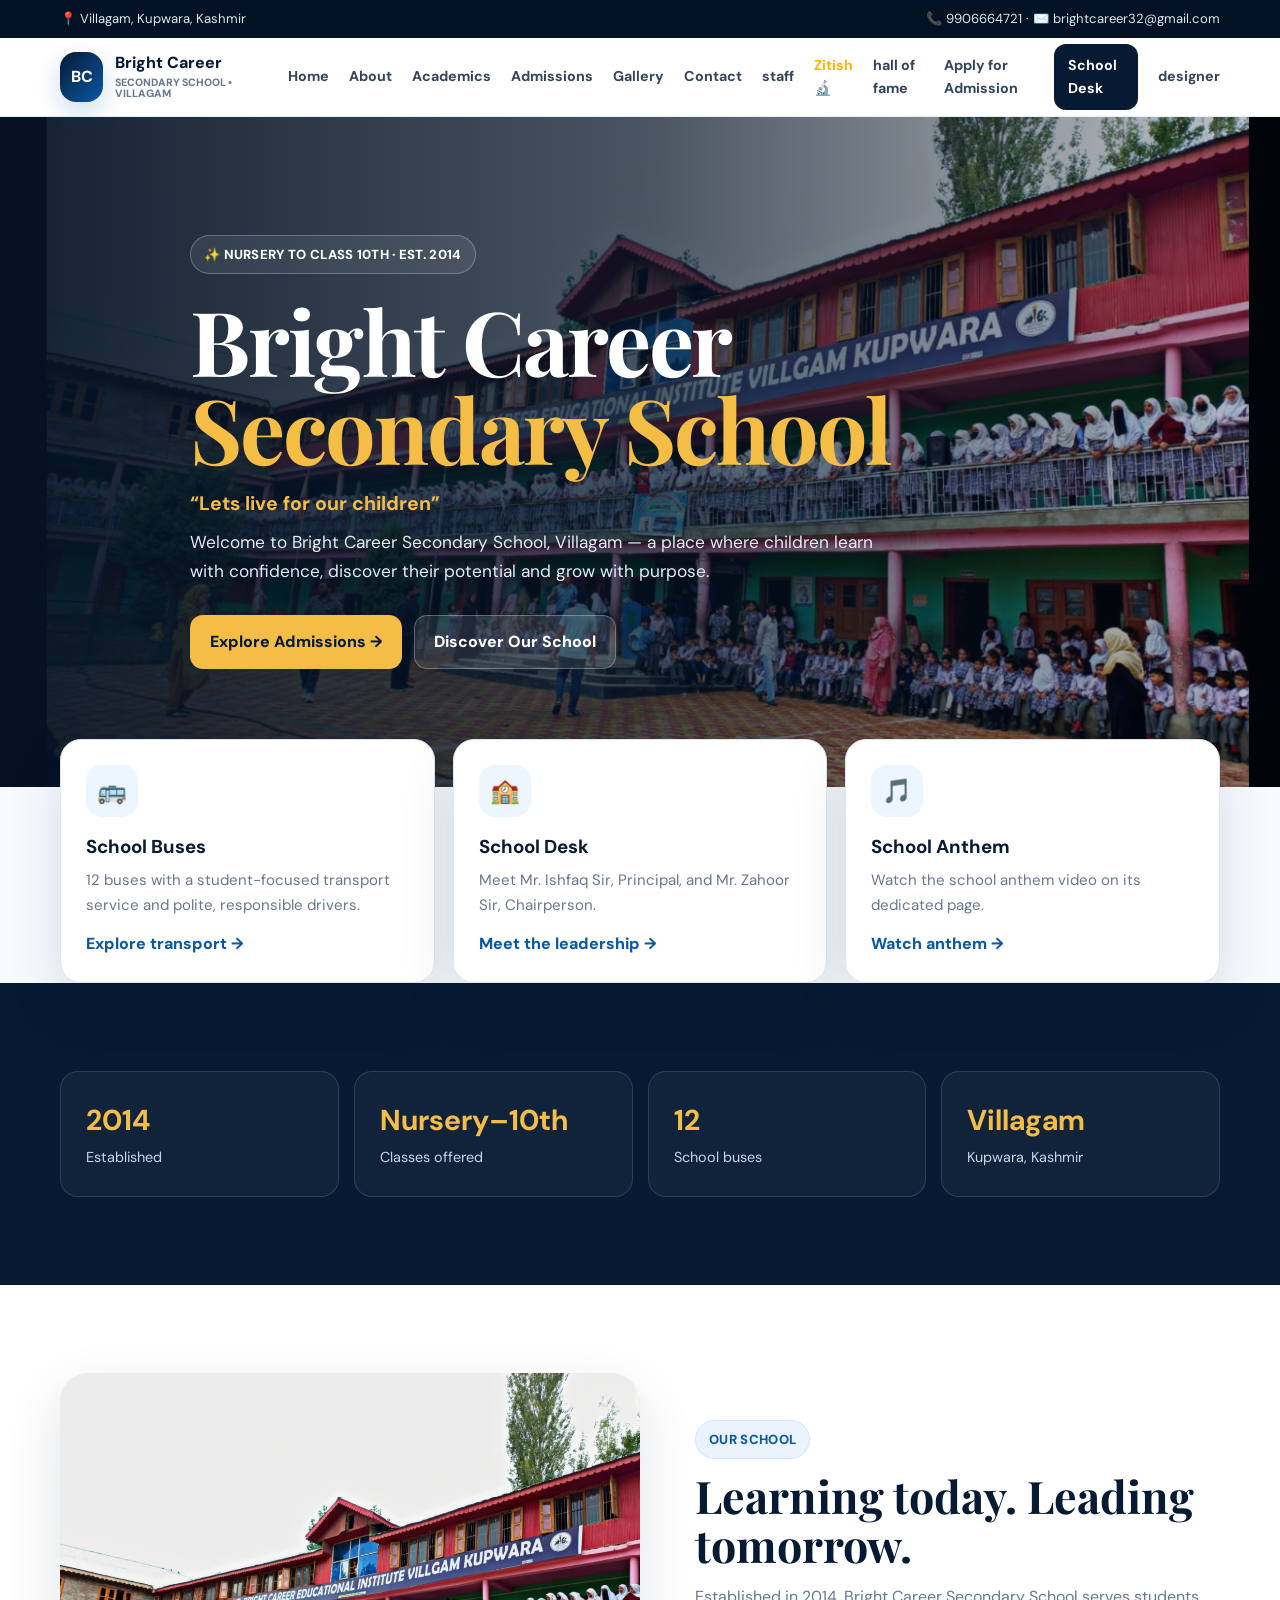
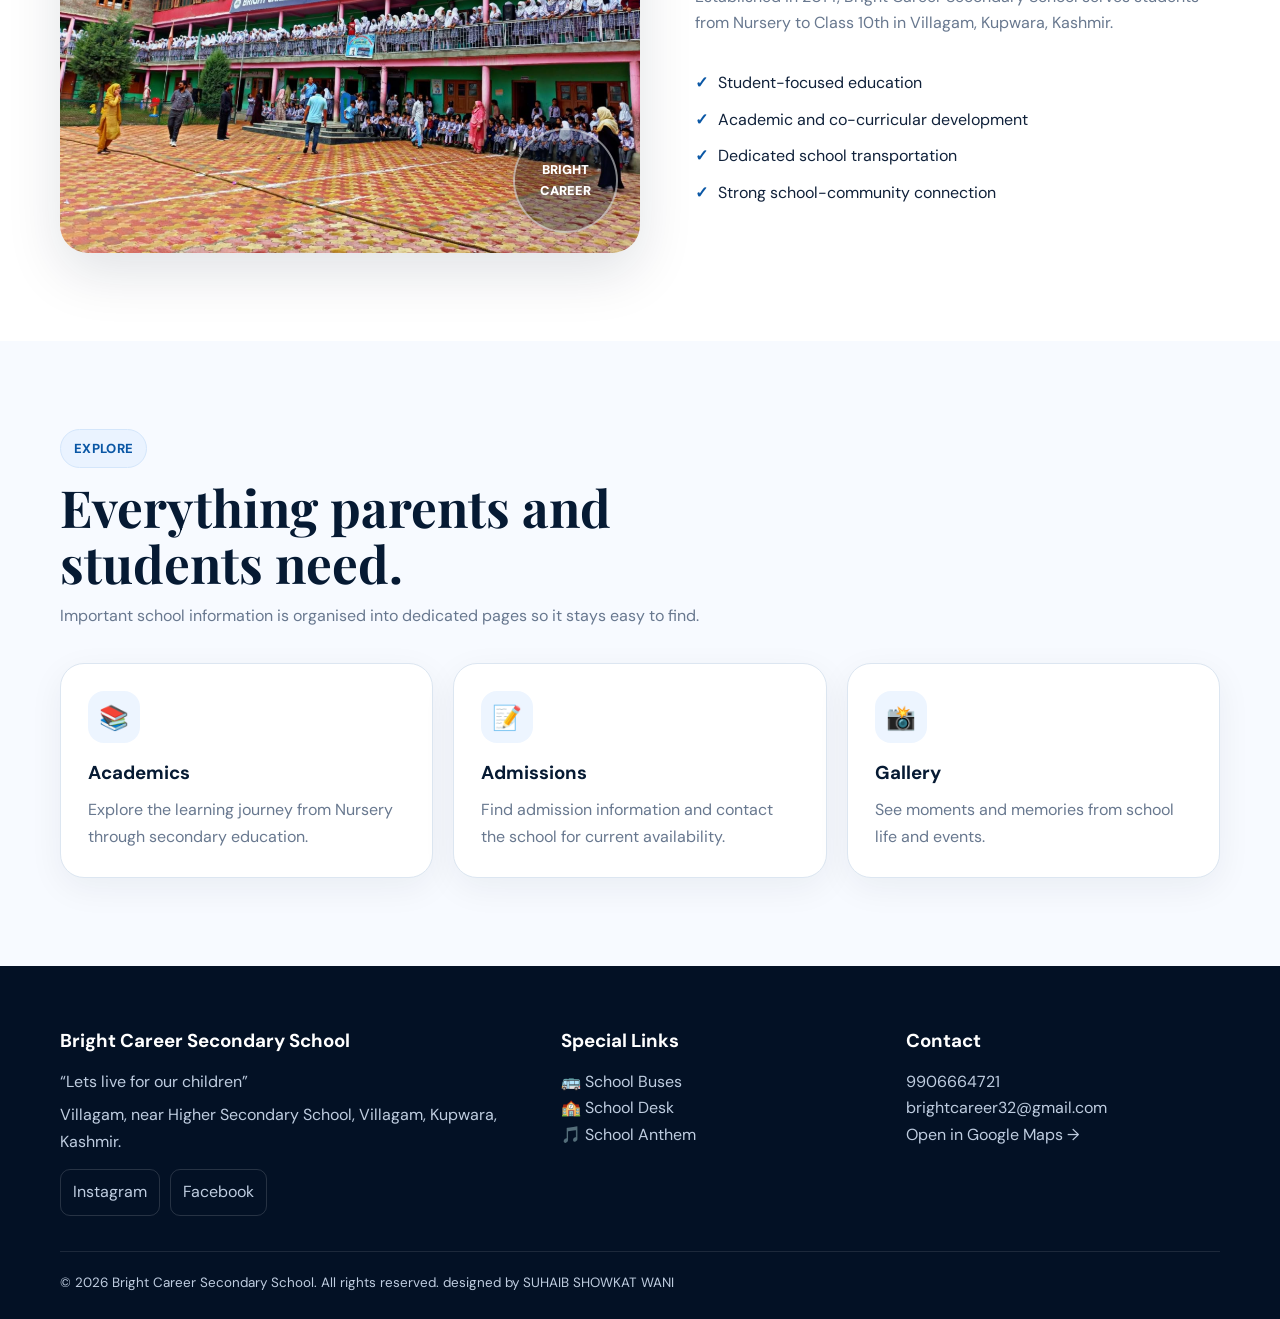
==== commit 5e4a3d35: "Update index.html" ====
--- a/index.html
+++ b/index.html
@@ -3,7 +3,7 @@
 <nav class="navbar"><div class="container nav-inner">
 <a class="brand" href="index.html"><div class="logo">BC</div><div class="brand-title">Bright Career<small>SECONDARY SCHOOL • VILLAGAM</small></div></a>
 <button class="menu" aria-label="Open navigation">☰</button>
-<div class="nav-links"><a href="index.html">Home</a><a href="about.html">About</a><a href="academics.html">Academics</a><a href="admissions.html">Admissions</a><a href="gallery.html">Gallery</a><a href="contact.html">Contact</a><a href="staff.html">staff</a><a href="zitish.html" style="color: #ffb300; font-weight: bold;">Zitish 🔬</a><a href= "hall of fame.html.html">hall of fame</a><a class="nav-cta" href="school-desk.html">School Desk</a><a href= "about-designer.html">designer</a></div>
+<div class="nav-links"><a href="index.html">Home</a><a href="about.html">About</a><a href="academics.html">Academics</a><a href="admissions.html">Admissions</a><a href="gallery.html">Gallery</a><a href="contact.html">Contact</a><a href="staff.html">staff</a><a href="zitish.html" style="color: #ffb300; font-weight: bold;">Zitish 🔬</a><a href= "hall of fame.html.html">hall of fame</a><a href="apply.html">Apply for Admission</a><a class="nav-cta" href="school-desk.html">School Desk</a><a href= "about-designer.html">designer</a></div>
 </div></nav>
 <header class="hero"><div class="container hero-content fade"><div class="eyebrow">✨ NURSERY TO CLASS 10TH · EST. 2014</div><h1>Bright Career <span>Secondary School</span></h1><div class="slogan">“Lets live for our children”</div><p>Welcome to Bright Career Secondary School, Villagam — a place where children learn with confidence, discover their potential and grow with purpose.</p><div class="buttons"><a class="btn primary" href="admissions.html">Explore Admissions →</a><a class="btn secondary" href="about.html">Discover Our School</a></div></div></header>
 <section class="quick"><div class="container quick-grid"><a class="quick-card" href="buses.html"><div class="icon">🚌</div><h3>School Buses</h3><p>12 buses with a student-focused transport service and polite, responsible drivers.</p><span class="arrow">Explore transport →</span></a><a class="quick-card" href="school-desk.html"><div class="icon">🏫</div><h3>School Desk</h3><p>Meet Mr. Ishfaq Sir, Principal, and Mr. Zahoor Sir, Chairperson.</p><span class="arrow">Meet the leadership →</span></a><a class="quick-card" href="anthem.html"><div class="icon">🎵</div><h3>School Anthem</h3><p>Watch the school anthem video on its dedicated page.</p><span class="arrow">Watch anthem →</span></a></div></section>
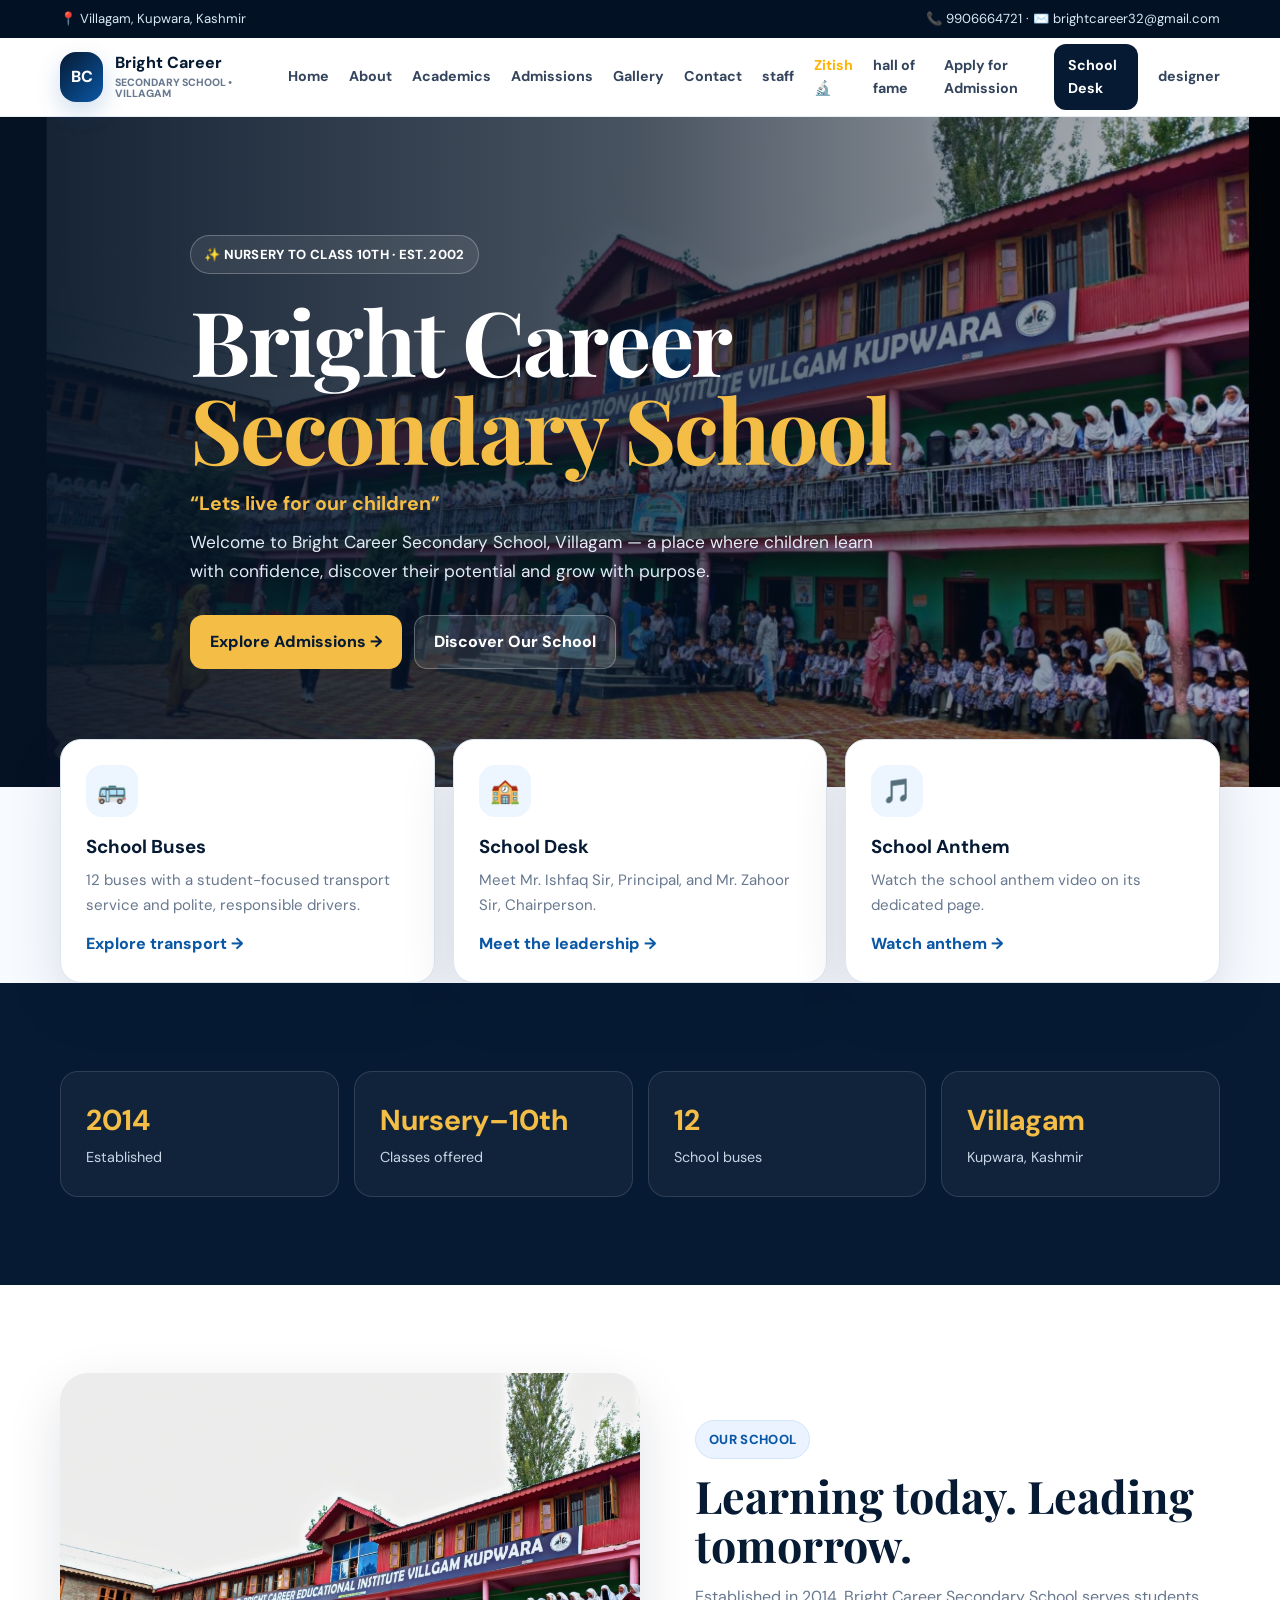
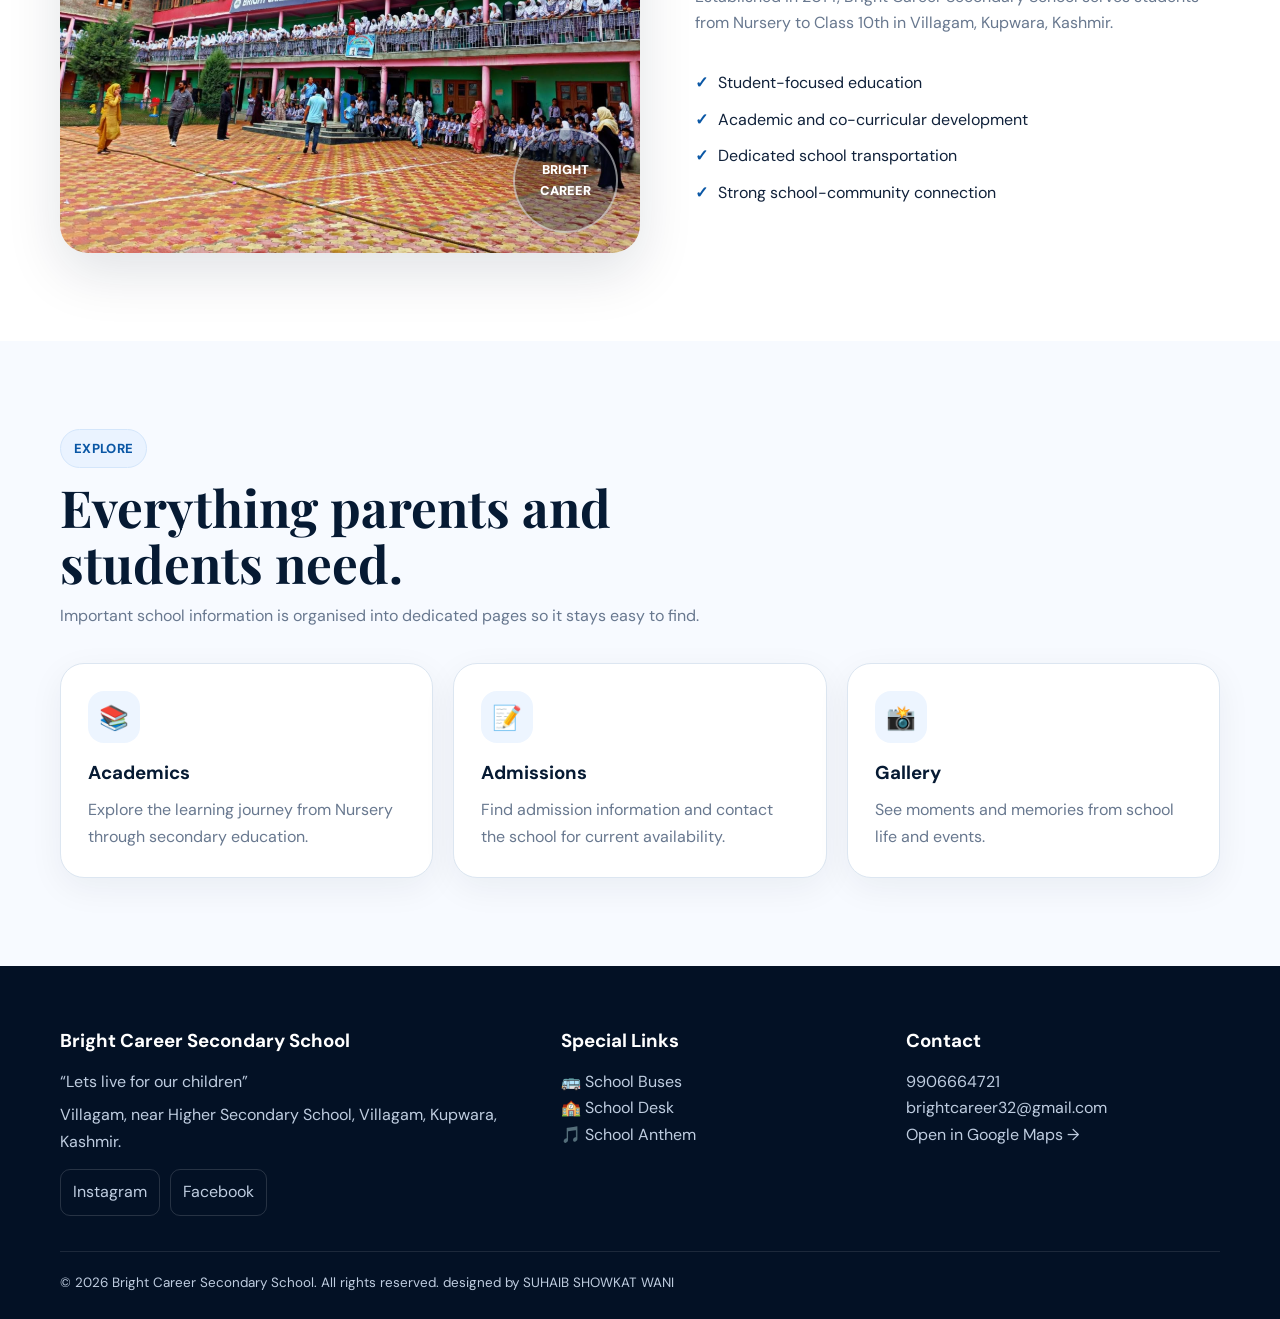
==== commit 426c38e3: "Update index.html" ====
--- a/index.html
+++ b/index.html
@@ -5,7 +5,7 @@
 <button class="menu" aria-label="Open navigation">☰</button>
 <div class="nav-links"><a href="index.html">Home</a><a href="about.html">About</a><a href="academics.html">Academics</a><a href="admissions.html">Admissions</a><a href="gallery.html">Gallery</a><a href="contact.html">Contact</a><a href="staff.html">staff</a><a href="zitish.html" style="color: #ffb300; font-weight: bold;">Zitish 🔬</a><a href= "hall of fame.html.html">hall of fame</a><a href="apply.html">Apply for Admission</a><a class="nav-cta" href="school-desk.html">School Desk</a><a href= "about-designer.html">designer</a></div>
 </div></nav>
-<header class="hero"><div class="container hero-content fade"><div class="eyebrow">✨ NURSERY TO CLASS 10TH · EST. 2014</div><h1>Bright Career <span>Secondary School</span></h1><div class="slogan">“Lets live for our children”</div><p>Welcome to Bright Career Secondary School, Villagam — a place where children learn with confidence, discover their potential and grow with purpose.</p><div class="buttons"><a class="btn primary" href="admissions.html">Explore Admissions →</a><a class="btn secondary" href="about.html">Discover Our School</a></div></div></header>
+<header class="hero"><div class="container hero-content fade"><div class="eyebrow">✨ NURSERY TO CLASS 10TH · EST. 2002</div><h1>Bright Career <span>Secondary School</span></h1><div class="slogan">“Lets live for our children”</div><p>Welcome to Bright Career Secondary School, Villagam — a place where children learn with confidence, discover their potential and grow with purpose.</p><div class="buttons"><a class="btn primary" href="admissions.html">Explore Admissions →</a><a class="btn secondary" href="about.html">Discover Our School</a></div></div></header>
 <section class="quick"><div class="container quick-grid"><a class="quick-card" href="buses.html"><div class="icon">🚌</div><h3>School Buses</h3><p>12 buses with a student-focused transport service and polite, responsible drivers.</p><span class="arrow">Explore transport →</span></a><a class="quick-card" href="school-desk.html"><div class="icon">🏫</div><h3>School Desk</h3><p>Meet Mr. Ishfaq Sir, Principal, and Mr. Zahoor Sir, Chairperson.</p><span class="arrow">Meet the leadership →</span></a><a class="quick-card" href="anthem.html"><div class="icon">🎵</div><h3>School Anthem</h3><p>Watch the school anthem video on its dedicated page.</p><span class="arrow">Watch anthem →</span></a></div></section>
 <section class="stats"><div class="container section"><div class="stats-grid"><div class="stat"><strong>2014</strong><span>Established</span></div><div class="stat"><strong>Nursery–10th</strong><span>Classes offered</span></div><div class="stat"><strong>12</strong><span>School buses</span></div><div class="stat"><strong>Villagam</strong><span>Kupwara, Kashmir</span></div></div></div></section>
 <section class="section alt"><div class="container split"><div class="photo"><img src="assets/school-campus.png" alt="Bright Career Secondary School campus"><div class="watermark">BRIGHT<br>CAREER</div></div><div class="text"><div class="heading"><span class="eyebrow">OUR SCHOOL</span><h2>Learning today. Leading tomorrow.</h2><p>Established in 2014, Bright Career Secondary School serves students from Nursery to Class 10th in Villagam, Kupwara, Kashmir.</p></div><ul class="checks"><li>Student-focused education</li><li>Academic and co-curricular development</li><li>Dedicated school transportation</li><li>Strong school-community connection</li></ul><div class="quote"></div></div></div></section>
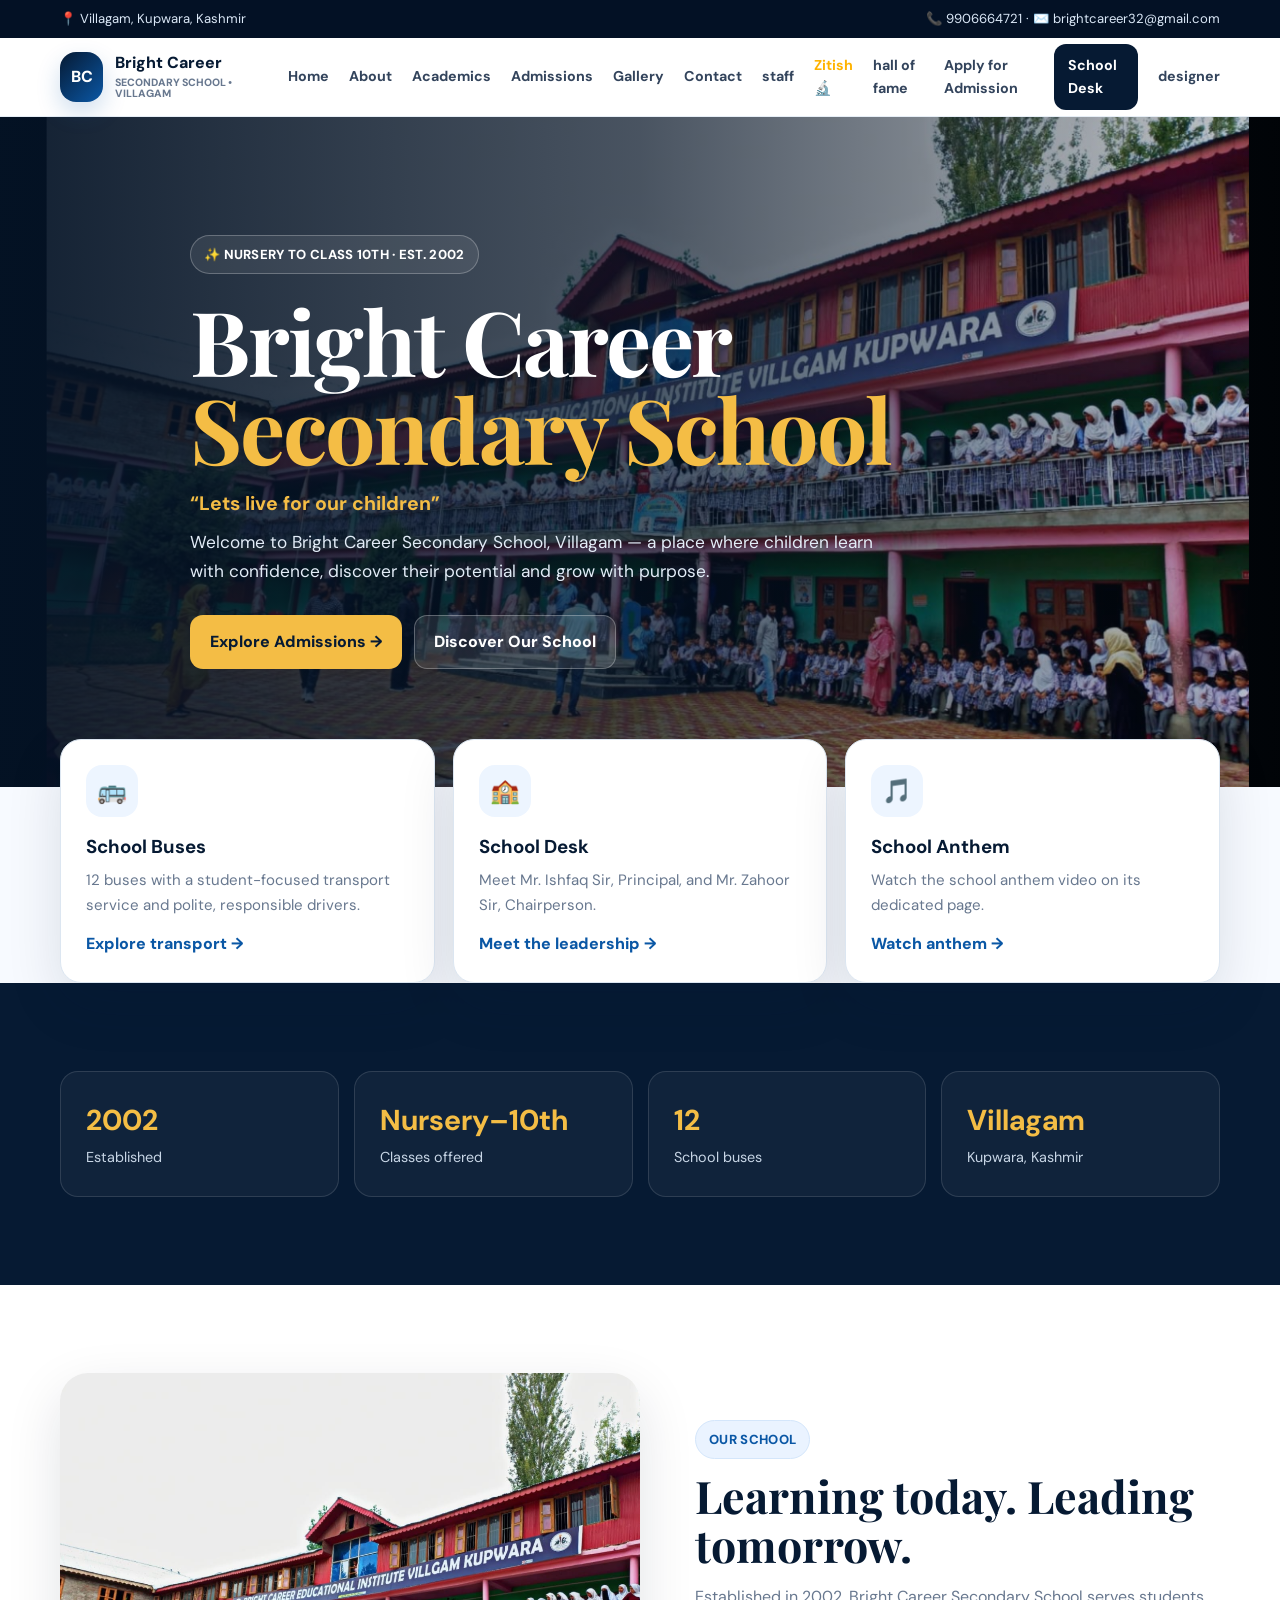
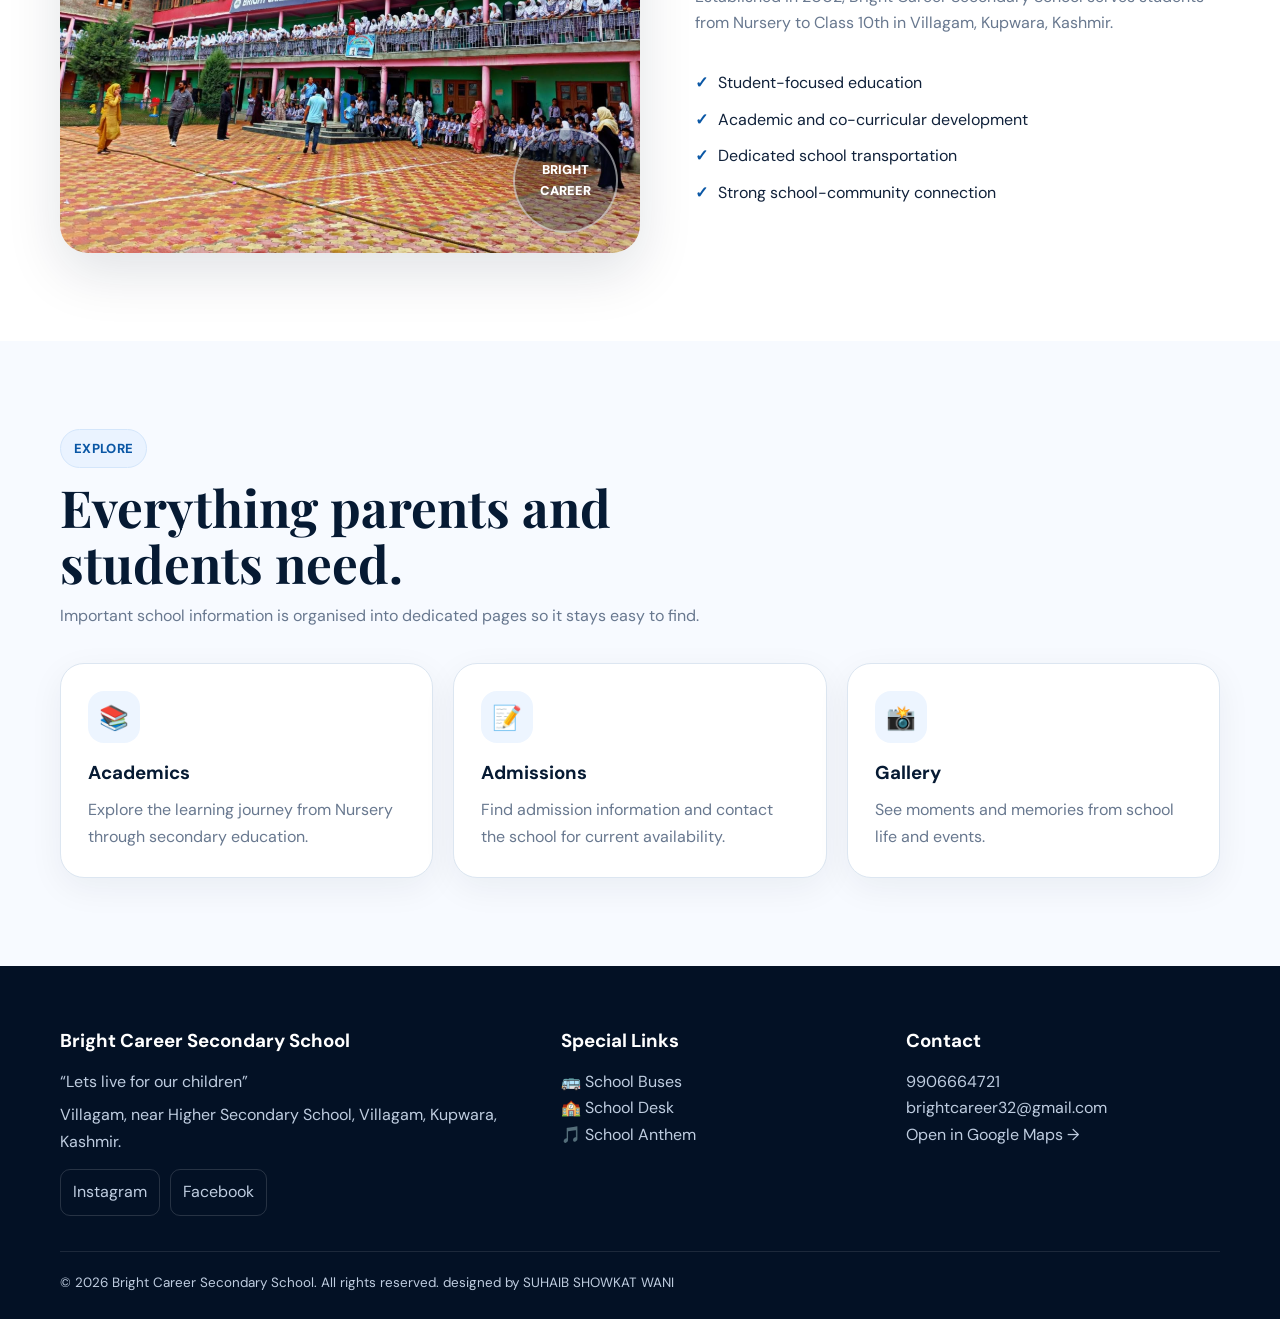
==== commit a20d15b5: "Update index.html" ====
--- a/index.html
+++ b/index.html
@@ -7,8 +7,8 @@
 </div></nav>
 <header class="hero"><div class="container hero-content fade"><div class="eyebrow">✨ NURSERY TO CLASS 10TH · EST. 2002</div><h1>Bright Career <span>Secondary School</span></h1><div class="slogan">“Lets live for our children”</div><p>Welcome to Bright Career Secondary School, Villagam — a place where children learn with confidence, discover their potential and grow with purpose.</p><div class="buttons"><a class="btn primary" href="admissions.html">Explore Admissions →</a><a class="btn secondary" href="about.html">Discover Our School</a></div></div></header>
 <section class="quick"><div class="container quick-grid"><a class="quick-card" href="buses.html"><div class="icon">🚌</div><h3>School Buses</h3><p>12 buses with a student-focused transport service and polite, responsible drivers.</p><span class="arrow">Explore transport →</span></a><a class="quick-card" href="school-desk.html"><div class="icon">🏫</div><h3>School Desk</h3><p>Meet Mr. Ishfaq Sir, Principal, and Mr. Zahoor Sir, Chairperson.</p><span class="arrow">Meet the leadership →</span></a><a class="quick-card" href="anthem.html"><div class="icon">🎵</div><h3>School Anthem</h3><p>Watch the school anthem video on its dedicated page.</p><span class="arrow">Watch anthem →</span></a></div></section>
-<section class="stats"><div class="container section"><div class="stats-grid"><div class="stat"><strong>2014</strong><span>Established</span></div><div class="stat"><strong>Nursery–10th</strong><span>Classes offered</span></div><div class="stat"><strong>12</strong><span>School buses</span></div><div class="stat"><strong>Villagam</strong><span>Kupwara, Kashmir</span></div></div></div></section>
-<section class="section alt"><div class="container split"><div class="photo"><img src="assets/school-campus.png" alt="Bright Career Secondary School campus"><div class="watermark">BRIGHT<br>CAREER</div></div><div class="text"><div class="heading"><span class="eyebrow">OUR SCHOOL</span><h2>Learning today. Leading tomorrow.</h2><p>Established in 2014, Bright Career Secondary School serves students from Nursery to Class 10th in Villagam, Kupwara, Kashmir.</p></div><ul class="checks"><li>Student-focused education</li><li>Academic and co-curricular development</li><li>Dedicated school transportation</li><li>Strong school-community connection</li></ul><div class="quote"></div></div></div></section>
+<section class="stats"><div class="container section"><div class="stats-grid"><div class="stat"><strong>2002</strong><span>Established</span></div><div class="stat"><strong>Nursery–10th</strong><span>Classes offered</span></div><div class="stat"><strong>12</strong><span>School buses</span></div><div class="stat"><strong>Villagam</strong><span>Kupwara, Kashmir</span></div></div></div></section>
+<section class="section alt"><div class="container split"><div class="photo"><img src="assets/school-campus.png" alt="Bright Career Secondary School campus"><div class="watermark">BRIGHT<br>CAREER</div></div><div class="text"><div class="heading"><span class="eyebrow">OUR SCHOOL</span><h2>Learning today. Leading tomorrow.</h2><p>Established in 2002, Bright Career Secondary School serves students from Nursery to Class 10th in Villagam, Kupwara, Kashmir.</p></div><ul class="checks"><li>Student-focused education</li><li>Academic and co-curricular development</li><li>Dedicated school transportation</li><li>Strong school-community connection</li></ul><div class="quote"></div></div></div></section>
 <section class="section"><div class="container"><div class="heading"><span class="eyebrow">EXPLORE</span><h2>Everything parents and students need.</h2><p>Important school information is organised into dedicated pages so it stays easy to find.</p></div><div class="grid3"><a class="card" href="academics.html"><div class="icon">📚</div><h3>Academics</h3><p>Explore the learning journey from Nursery through secondary education.</p></a><a class="card" href="admissions.html"><div class="icon">📝</div><h3>Admissions</h3><p>Find admission information and contact the school for current availability.</p></a><a class="card" href="gallery.html"><div class="icon">📸</div><h3>Gallery</h3><p>See moments and memories from school life and events.</p></a></div></div></section>
 <footer><div class="container"><div class="footer-grid">
 <div><h3>Bright Career Secondary School</h3><p>“Lets live for our children”</p><p style="margin-top:7px">Villagam, near Higher Secondary School, Villagam, Kupwara, Kashmir.</p><div class="socials"><a href="#" aria-label="Instagram">Instagram</a><a href="#" aria-label="Facebook">Facebook</a></div></div>
